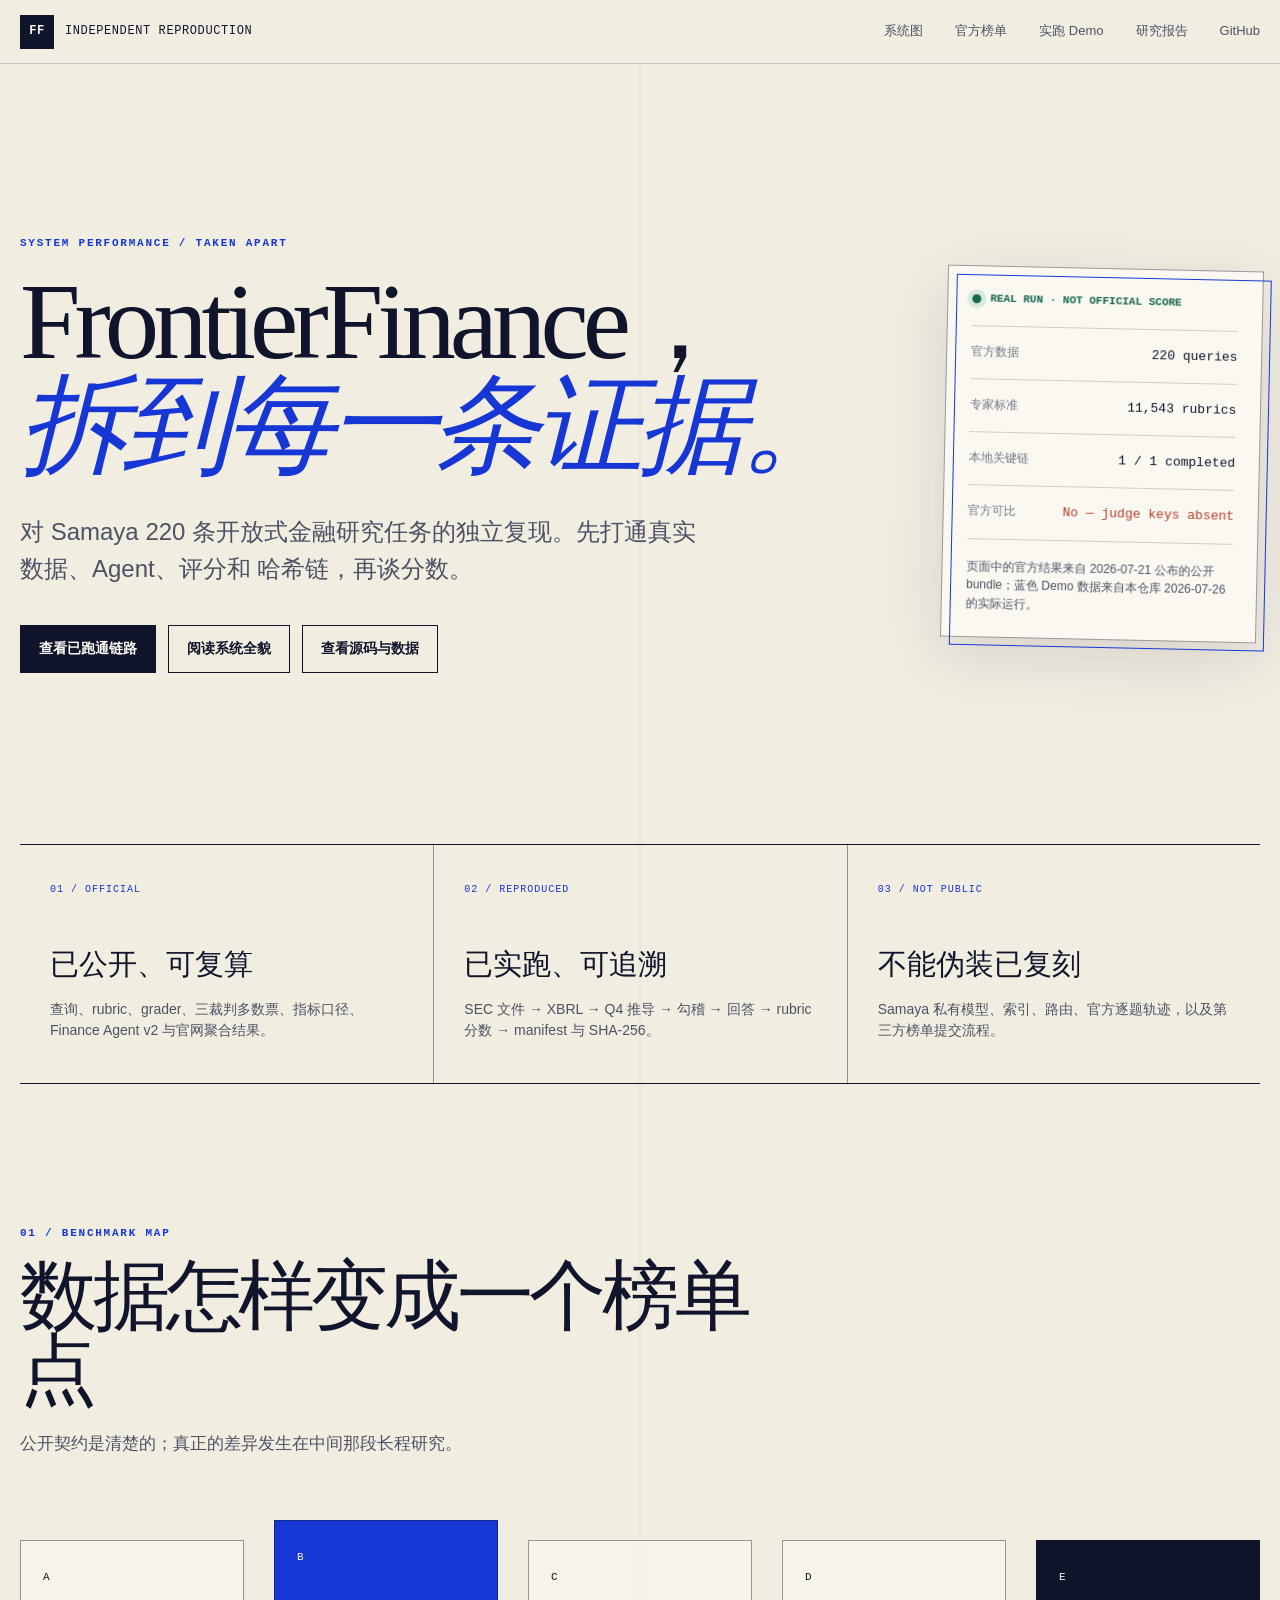
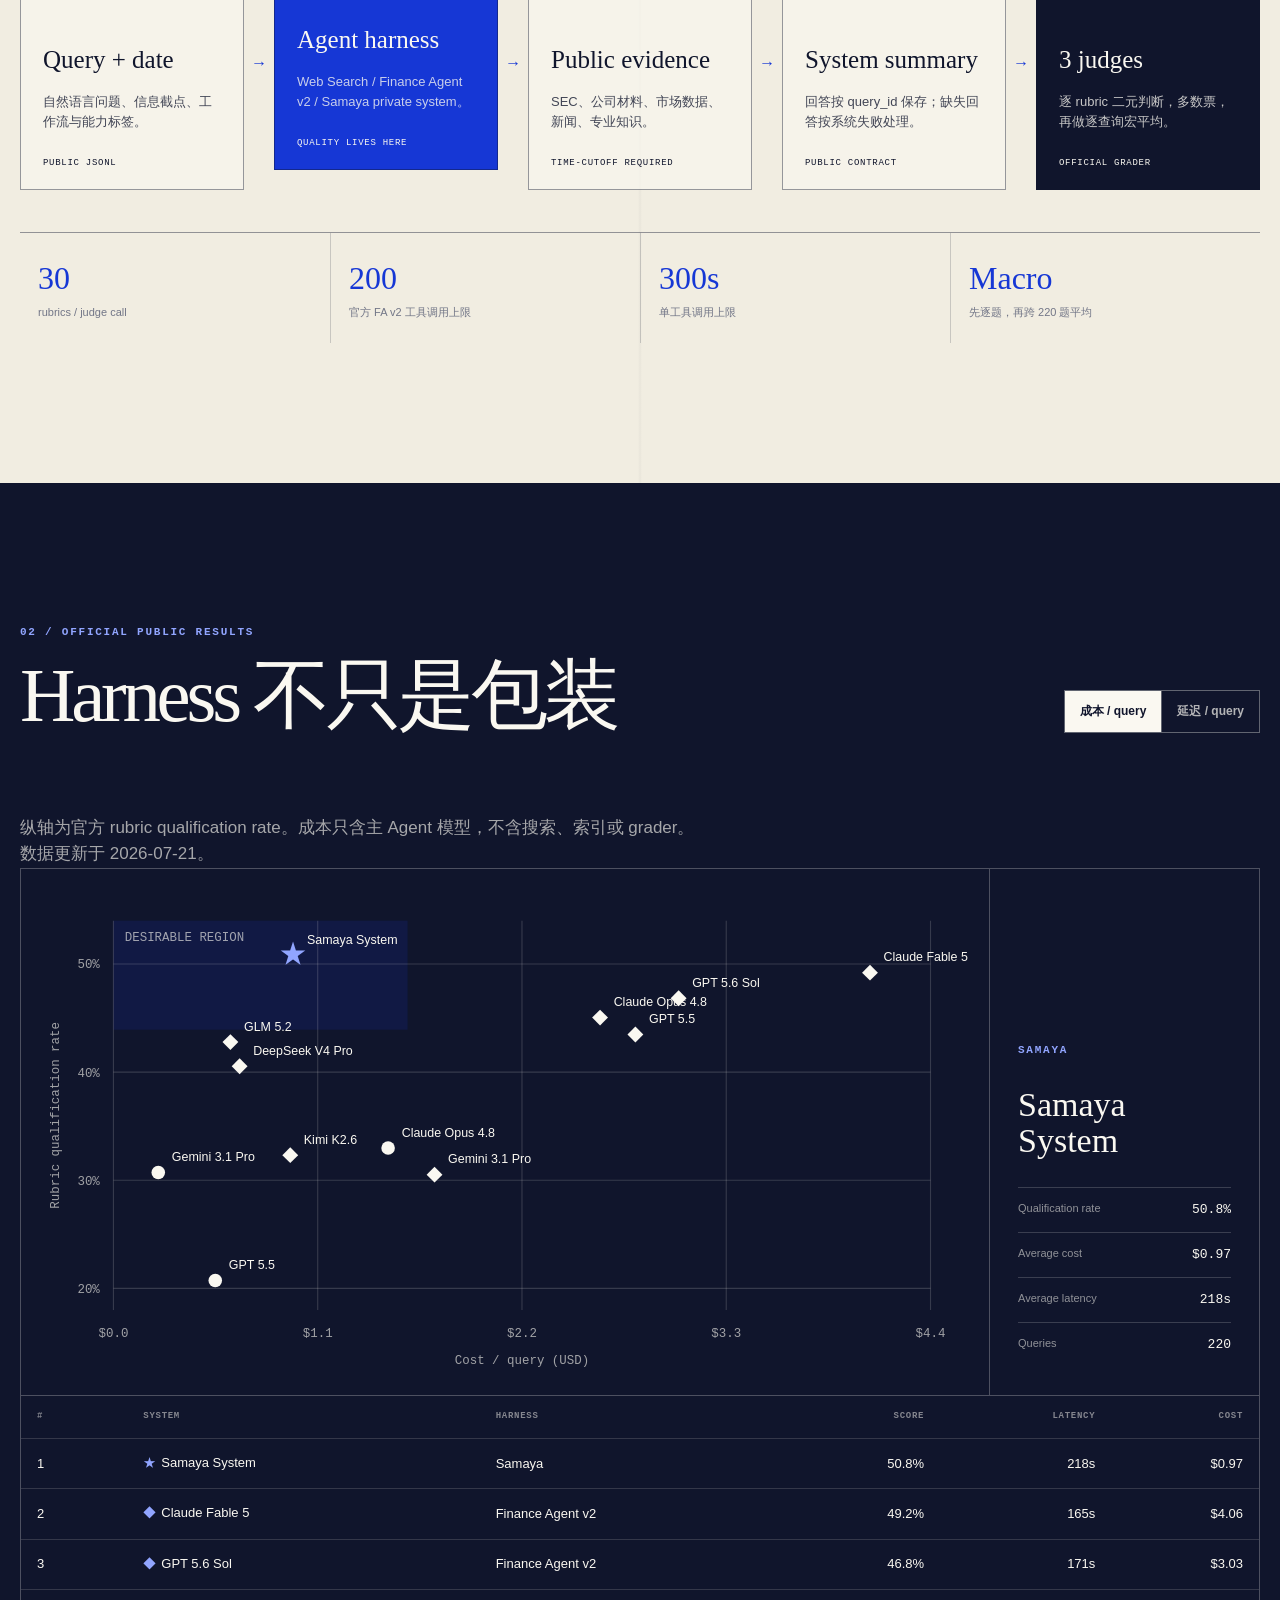
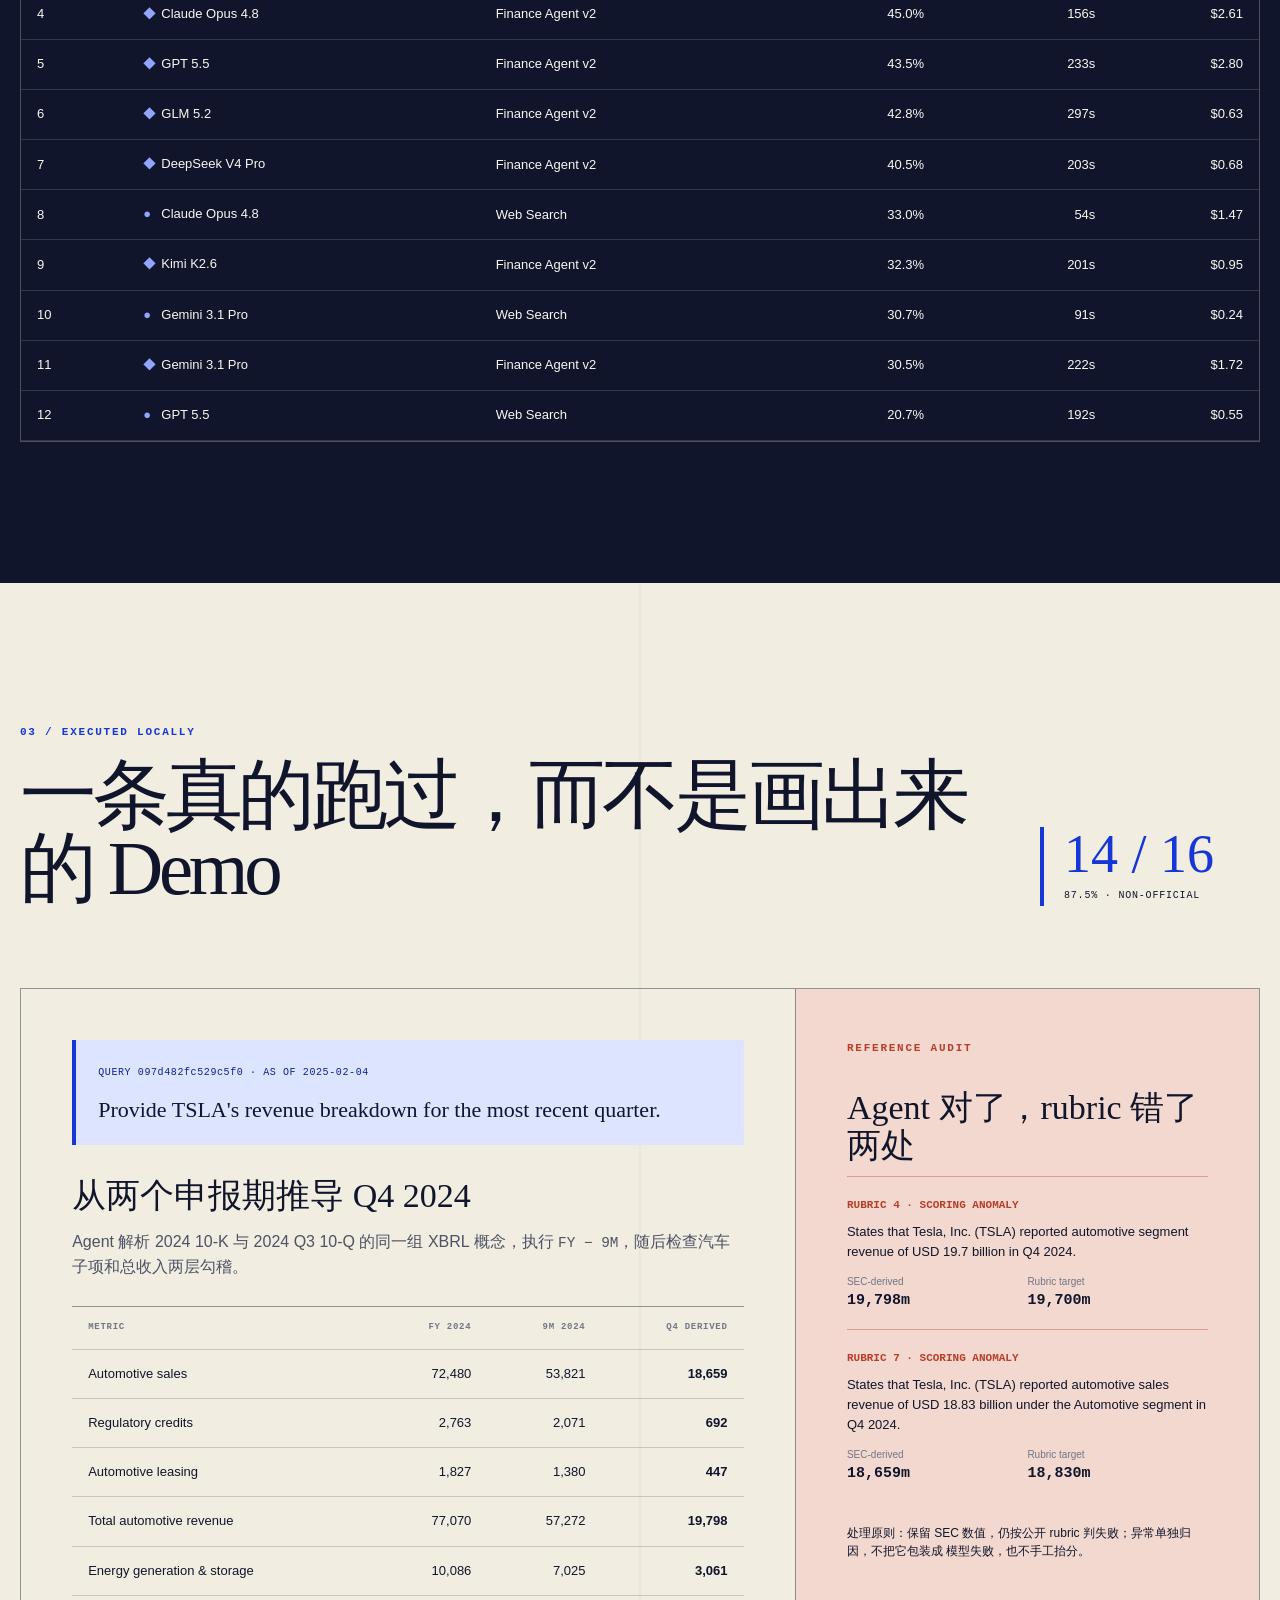
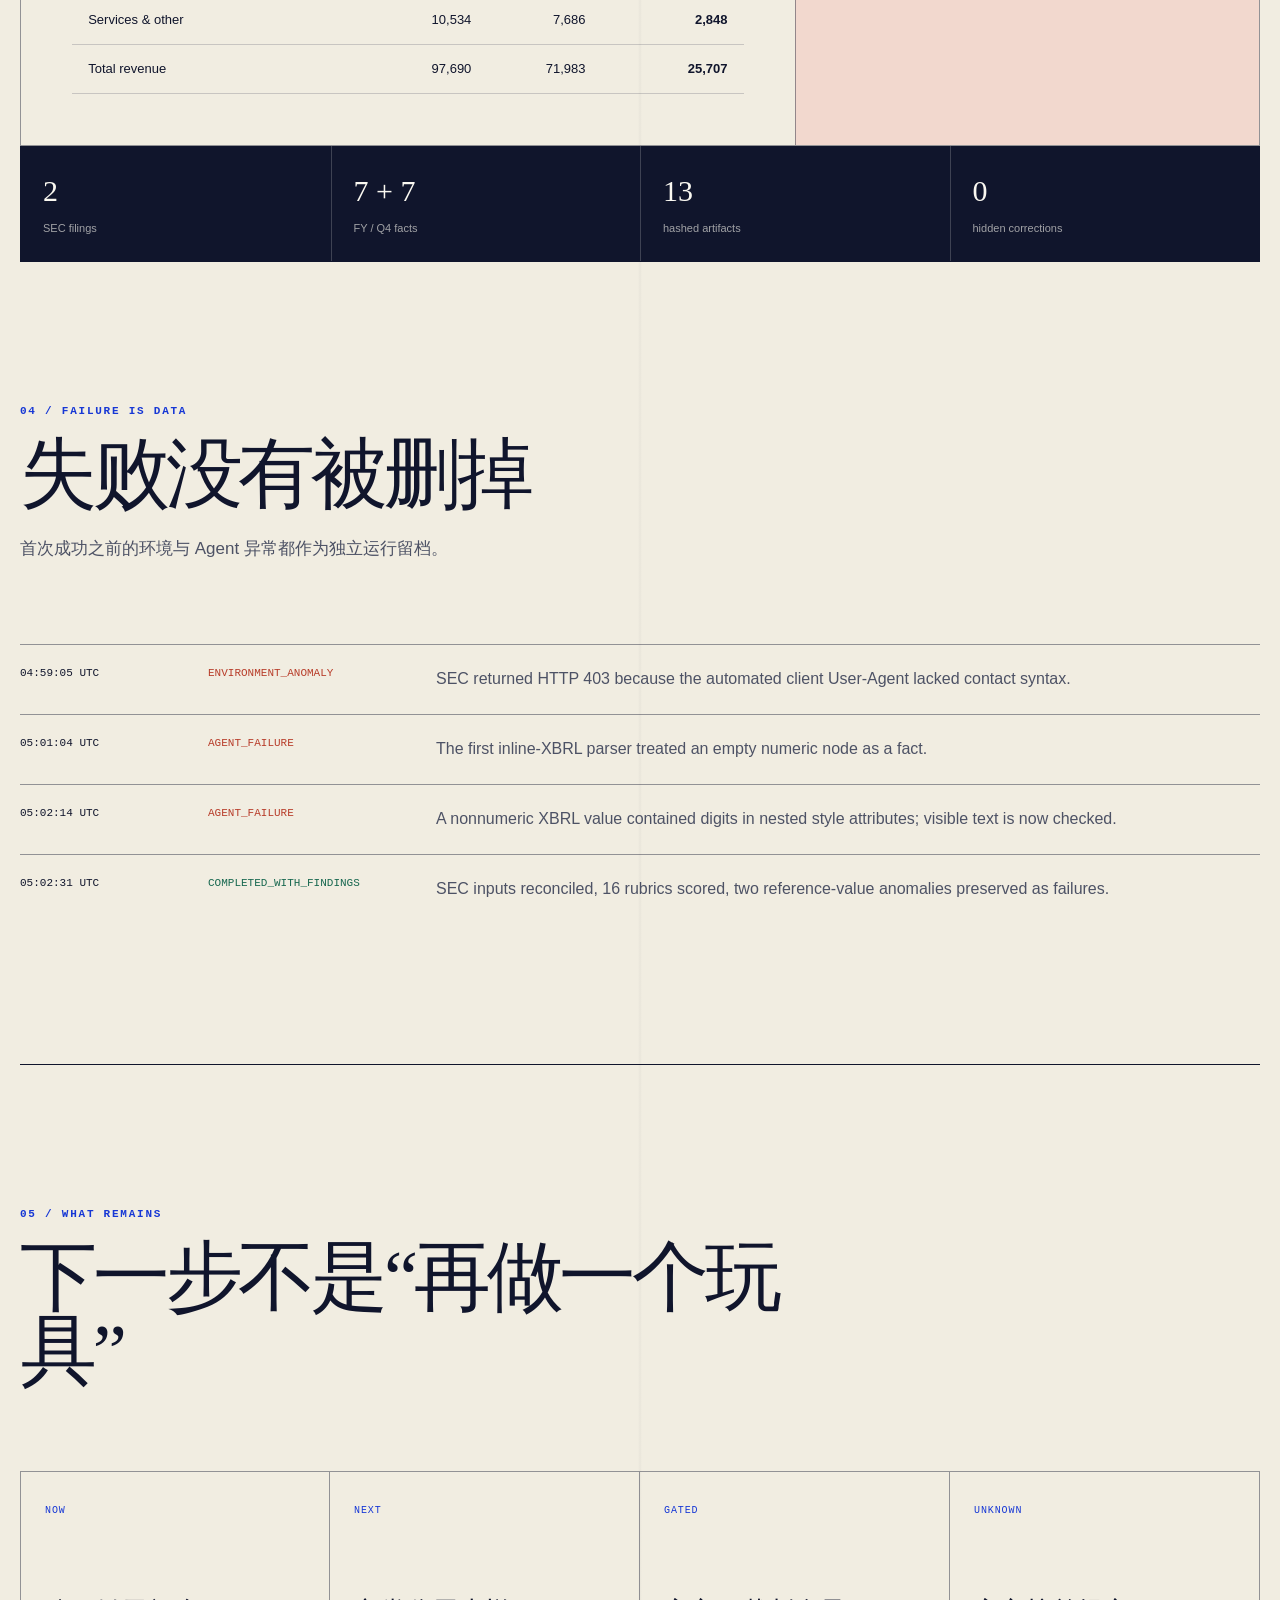
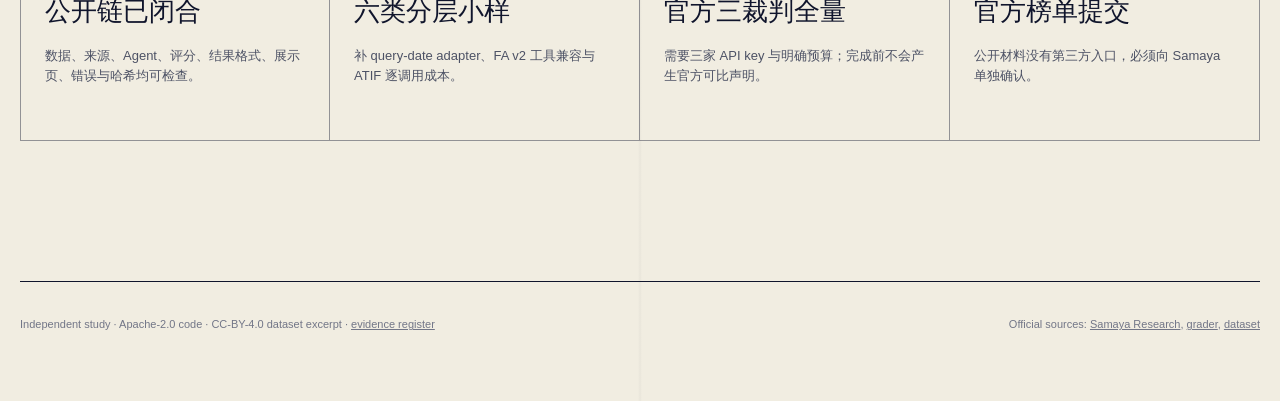
==== docs/index.html @ f9adc7d7 "Publish auditable FrontierFinance reproduction" ====
<!doctype html>
<html lang="zh-CN">
  <head>
    <meta charset="utf-8" />
    <meta name="viewport" content="width=device-width, initial-scale=1" />
    <meta
      name="description"
      content="Samaya FrontierFinance benchmark 的独立、可运行、可审计复现研究。"
    />
    <title>FrontierFinance · 可审计复现</title>
    <link rel="stylesheet" href="styles.css" />
    <script src="app.js" defer></script>
  </head>
  <body>
    <a class="skip-link" href="#main">跳到正文</a>
    <header class="site-header">
      <a class="wordmark" href="#top" aria-label="回到页面顶部">
        <span class="wordmark-mark" aria-hidden="true">FF</span>
        <span>Independent Reproduction</span>
      </a>
      <nav aria-label="主导航">
        <a href="#map">系统图</a>
        <a href="#leaderboard">官方榜单</a>
        <a href="#demo">实跑 Demo</a>
        <a href="report.html">研究报告</a>
        <a href="https://github.com/Monking-peng/frontier-finance-reproduction">GitHub</a>
      </nav>
    </header>

    <main id="main">
      <section class="hero section-grid" id="top" aria-labelledby="hero-title">
        <div class="hero-copy">
          <p class="kicker">SYSTEM PERFORMANCE / TAKEN APART</p>
          <h1 id="hero-title">
            FrontierFinance，<br />
            <em>拆到每一条证据。</em>
          </h1>
          <p class="hero-lede">
            对 Samaya 220 条开放式金融研究任务的独立复现。先打通真实数据、Agent、评分和
            哈希链，再谈分数。
          </p>
          <div class="hero-actions">
            <a class="button button-primary" href="#demo">查看已跑通链路</a>
            <a class="button button-secondary" href="report.html">阅读系统全貌</a>
            <a class="button button-secondary" href="https://github.com/Monking-peng/frontier-finance-reproduction">查看源码与数据</a>
          </div>
        </div>

        <aside class="status-ledger" aria-label="当前项目状态">
          <div class="ledger-stamp">
            <span class="stamp-dot" aria-hidden="true"></span>
            REAL RUN · NOT OFFICIAL SCORE
          </div>
          <dl>
            <div><dt>官方数据</dt><dd>220 queries</dd></div>
            <div><dt>专家标准</dt><dd>11,543 rubrics</dd></div>
            <div><dt>本地关键链</dt><dd>1 / 1 completed</dd></div>
            <div><dt>官方可比</dt><dd class="text-alert">No — judge keys absent</dd></div>
          </dl>
          <p>
            页面中的官方结果来自 2026-07-21 公布的公开 bundle；蓝色 Demo 数据来自本仓库
            2026-07-26 的实际运行。
          </p>
        </aside>
      </section>

      <section class="truth-band" aria-label="证据边界">
        <article>
          <span class="truth-index">01 / OFFICIAL</span>
          <h2>已公开、可复算</h2>
          <p>查询、rubric、grader、三裁判多数票、指标口径、Finance Agent v2 与官网聚合结果。</p>
        </article>
        <article>
          <span class="truth-index">02 / REPRODUCED</span>
          <h2>已实跑、可追溯</h2>
          <p>SEC 文件 → XBRL → Q4 推导 → 勾稽 → 回答 → rubric 分数 → manifest 与 SHA-256。</p>
        </article>
        <article>
          <span class="truth-index">03 / NOT PUBLIC</span>
          <h2>不能伪装已复刻</h2>
          <p>Samaya 私有模型、索引、路由、官方逐题轨迹，以及第三方榜单提交流程。</p>
        </article>
      </section>

      <section class="section" id="map" aria-labelledby="map-title">
        <div class="section-heading">
          <p class="kicker">01 / BENCHMARK MAP</p>
          <h2 id="map-title">数据怎样变成一个榜单点</h2>
          <p>公开契约是清楚的；真正的差异发生在中间那段长程研究。</p>
        </div>

        <div class="pipeline" role="list" aria-label="FrontierFinance 处理链">
          <article role="listitem">
            <span class="node-number">A</span>
            <h3>Query + date</h3>
            <p>自然语言问题、信息截点、工作流与能力标签。</p>
            <small>PUBLIC JSONL</small>
          </article>
          <span class="pipeline-arrow" aria-hidden="true">→</span>
          <article role="listitem" class="node-agent">
            <span class="node-number">B</span>
            <h3>Agent harness</h3>
            <p>Web Search / Finance Agent v2 / Samaya private system。</p>
            <small>QUALITY LIVES HERE</small>
          </article>
          <span class="pipeline-arrow" aria-hidden="true">→</span>
          <article role="listitem">
            <span class="node-number">C</span>
            <h3>Public evidence</h3>
            <p>SEC、公司材料、市场数据、新闻、专业知识。</p>
            <small>TIME-CUTOFF REQUIRED</small>
          </article>
          <span class="pipeline-arrow" aria-hidden="true">→</span>
          <article role="listitem">
            <span class="node-number">D</span>
            <h3>System summary</h3>
            <p>回答按 query_id 保存；缺失回答按系统失败处理。</p>
            <small>PUBLIC CONTRACT</small>
          </article>
          <span class="pipeline-arrow" aria-hidden="true">→</span>
          <article role="listitem" class="node-score">
            <span class="node-number">E</span>
            <h3>3 judges</h3>
            <p>逐 rubric 二元判断，多数票，再做逐查询宏平均。</p>
            <small>OFFICIAL GRADER</small>
          </article>
        </div>

        <div class="method-notes">
          <div>
            <strong>30</strong>
            <span>rubrics / judge call</span>
          </div>
          <div>
            <strong>200</strong>
            <span>官方 FA v2 工具调用上限</span>
          </div>
          <div>
            <strong>300s</strong>
            <span>单工具调用上限</span>
          </div>
          <div>
            <strong>Macro</strong>
            <span>先逐题，再跨 220 题平均</span>
          </div>
        </div>
      </section>

      <section class="section leaderboard-section" id="leaderboard" aria-labelledby="board-title">
        <div class="section-heading split-heading">
          <div>
            <p class="kicker">02 / OFFICIAL PUBLIC RESULTS</p>
            <h2 id="board-title">Harness 不只是包装</h2>
          </div>
          <div class="axis-toggle" aria-label="切换横轴">
            <button type="button" data-axis="cost" aria-pressed="true">成本 / query</button>
            <button type="button" data-axis="latency" aria-pressed="false">延迟 / query</button>
          </div>
        </div>

        <p class="data-caption">
          纵轴为官方 rubric qualification rate。成本只含主 Agent 模型，不含搜索、索引或
          grader。数据更新于 2026-07-21。
        </p>

        <div class="chart-shell">
          <div id="tradeoff-chart" class="chart" aria-live="polite"></div>
          <aside id="chart-detail" class="chart-detail" aria-label="所选系统详情">
            <p class="loading-copy">正在读取官方 bundle…</p>
          </aside>
        </div>
        <div id="leaderboard-table" class="table-wrap" aria-live="polite"></div>
      </section>

      <section class="section demo-section" id="demo" aria-labelledby="demo-title">
        <div class="section-heading split-heading">
          <div>
            <p class="kicker">03 / EXECUTED LOCALLY</p>
            <h2 id="demo-title">一条真的跑过，而不是画出来的 Demo</h2>
          </div>
          <div class="demo-score" aria-label="本地透明审计分数">
            <span>14 / 16</span>
            <small>87.5% · NON-OFFICIAL</small>
          </div>
        </div>

        <div class="demo-grid">
          <article class="demo-answer">
            <div class="query-card">
              <span>QUERY 097d482fc529c5f0 · AS OF 2025-02-04</span>
              <p>Provide TSLA's revenue breakdown for the most recent quarter.</p>
            </div>
            <h3>从两个申报期推导 Q4 2024</h3>
            <p>
              Agent 解析 2024 10-K 与 2024 Q3 10-Q 的同一组 XBRL 概念，执行
              <code>FY − 9M</code>，随后检查汽车子项和总收入两层勾稽。
            </p>
            <div id="demo-facts" class="table-wrap compact-table" aria-live="polite"></div>
          </article>

          <aside class="anomaly-panel">
            <p class="panel-label">REFERENCE AUDIT</p>
            <h3>Agent 对了，rubric 错了两处</h3>
            <div id="anomaly-list" aria-live="polite"></div>
            <p class="anomaly-rule">
              处理原则：保留 SEC 数值，仍按公开 rubric 判失败；异常单独归因，不把它包装成
              模型失败，也不手工抬分。
            </p>
          </aside>
        </div>

        <div class="provenance-strip" role="list" aria-label="Demo 证据链">
          <div role="listitem"><b>2</b><span>SEC filings</span></div>
          <div role="listitem"><b>7 + 7</b><span>FY / Q4 facts</span></div>
          <div role="listitem"><b>13</b><span>hashed artifacts</span></div>
          <div role="listitem"><b>0</b><span>hidden corrections</span></div>
        </div>
      </section>

      <section class="section failure-section" aria-labelledby="failure-title">
        <div class="section-heading">
          <p class="kicker">04 / FAILURE IS DATA</p>
          <h2 id="failure-title">失败没有被删掉</h2>
          <p>首次成功之前的环境与 Agent 异常都作为独立运行留档。</p>
        </div>
        <ol id="failure-timeline" class="failure-timeline" aria-live="polite"></ol>
      </section>

      <section class="section gaps-section" aria-labelledby="gaps-title">
        <div class="section-heading">
          <p class="kicker">05 / WHAT REMAINS</p>
          <h2 id="gaps-title">下一步不是“再做一个玩具”</h2>
        </div>
        <div class="gaps-grid">
          <article>
            <span>NOW</span>
            <h3>公开链已闭合</h3>
            <p>数据、来源、Agent、评分、结果格式、展示页、错误与哈希均可检查。</p>
          </article>
          <article>
            <span>NEXT</span>
            <h3>六类分层小样</h3>
            <p>补 query-date adapter、FA v2 工具兼容与 ATIF 逐调用成本。</p>
          </article>
          <article>
            <span>GATED</span>
            <h3>官方三裁判全量</h3>
            <p>需要三家 API key 与明确预算；完成前不会产生官方可比声明。</p>
          </article>
          <article>
            <span>UNKNOWN</span>
            <h3>官方榜单提交</h3>
            <p>公开材料没有第三方入口，必须向 Samaya 单独确认。</p>
          </article>
        </div>
      </section>
    </main>

    <footer class="site-footer">
      <p>
        Independent study · Apache-2.0 code · CC-BY-4.0 dataset excerpt ·
        <a href="research/evidence-register.md">evidence register</a>
      </p>
      <p>
        Official sources:
        <a href="https://research.samaya.ai/benchmarks/frontier-finance">Samaya Research</a>,
        <a href="https://github.com/samaya-ai/frontier-finance">grader</a>,
        <a href="https://huggingface.co/datasets/samaya-ai/FrontierFinance">dataset</a>
      </p>
    </footer>

    <div id="data-error" class="data-error" role="alert" hidden>
      页面数据未能加载。请通过 HTTP 服务或 GitHub Pages 打开，并检查 <code>docs/data</code>。
    </div>
  </body>
</html>
---- docs/styles.css ----
:root {
  --paper: #f1ede1;
  --paper-bright: #faf8f1;
  --ink: #10152c;
  --ink-soft: #4d5265;
  --ink-faint: #727687;
  --blue: #1637d5;
  --blue-dark: #0d238e;
  --blue-wash: #dce4ff;
  --red: #b83d2a;
  --red-wash: #f2d8ce;
  --green: #17674f;
  --green-wash: #d9e9df;
  --rule: rgba(16, 21, 44, 0.18);
  --rule-strong: rgba(16, 21, 44, 0.42);
  --shadow: 0 18px 60px rgba(16, 21, 44, 0.12);
  --display: "Iowan Old Style", "Palatino Linotype", Palatino, Georgia, serif;
  --body: Aptos, Candara, "Segoe UI", sans-serif;
  --mono: "Cascadia Mono", "IBM Plex Mono", Consolas, monospace;
  --page: min(1240px, calc(100vw - 40px));
  --space-section: clamp(84px, 11vw, 152px);
}

* {
  box-sizing: border-box;
}

.sr-only {
  position: absolute;
  width: 1px;
  height: 1px;
  overflow: hidden;
  clip: rect(0, 0, 0, 0);
  clip-path: inset(50%);
  white-space: nowrap;
}

html {
  color-scheme: light;
  scroll-behavior: smooth;
}

body {
  margin: 0;
  overflow-x: hidden;
  background:
    linear-gradient(90deg, transparent 49.85%, rgba(16, 21, 44, 0.035) 50%, transparent 50.15%),
    var(--paper);
  color: var(--ink);
  font-family: var(--body);
  line-height: 1.55;
}

a {
  color: inherit;
}

button,
a {
  -webkit-tap-highlight-color: transparent;
}

:focus-visible {
  outline: 3px solid var(--blue);
  outline-offset: 4px;
}

.skip-link {
  position: fixed;
  left: 20px;
  top: -80px;
  z-index: 100;
  padding: 12px 18px;
  background: var(--ink);
  color: var(--paper-bright);
}

.skip-link:focus {
  top: 20px;
}

.site-header {
  position: sticky;
  top: 0;
  z-index: 20;
  display: flex;
  width: 100%;
  min-height: 64px;
  align-items: center;
  justify-content: space-between;
  border-bottom: 1px solid var(--rule);
  background: color-mix(in srgb, var(--paper) 90%, transparent);
  padding: 10px max(20px, calc((100vw - 1240px) / 2));
  backdrop-filter: blur(18px);
}

.wordmark {
  display: inline-flex;
  align-items: center;
  gap: 11px;
  font-family: var(--mono);
  font-size: 12px;
  letter-spacing: 0.05em;
  text-decoration: none;
  text-transform: uppercase;
}

.wordmark-mark {
  display: grid;
  width: 34px;
  height: 34px;
  place-items: center;
  background: var(--ink);
  color: var(--paper-bright);
  font-weight: 700;
}

.site-header nav {
  display: flex;
  gap: clamp(14px, 2.5vw, 34px);
}

.site-header nav a {
  color: var(--ink-soft);
  font-size: 13px;
  text-decoration: none;
}

.site-header nav a:hover {
  color: var(--blue);
}

.section-grid,
.section,
.truth-band,
.site-footer {
  width: var(--page);
  margin-inline: auto;
}

.hero {
  display: grid;
  min-height: min(780px, calc(100vh - 64px));
  grid-template-columns: minmax(0, 1.45fr) minmax(300px, 0.55fr);
  align-items: center;
  gap: clamp(36px, 7vw, 96px);
  padding-block: clamp(72px, 10vw, 132px);
}

.kicker,
.panel-label {
  margin: 0 0 18px;
  color: var(--blue);
  font-family: var(--mono);
  font-size: 11px;
  font-weight: 700;
  letter-spacing: 0.16em;
  text-transform: uppercase;
}

.hero h1,
.section-heading h2 {
  margin: 0;
  font-family: var(--display);
  font-weight: 500;
  letter-spacing: -0.055em;
  line-height: 0.96;
}

.hero h1 {
  max-width: 880px;
  font-size: clamp(58px, 8.5vw, 118px);
  overflow-wrap: anywhere;
}

.hero h1 em {
  color: var(--blue);
  font-weight: 500;
}

.hero-lede {
  max-width: 690px;
  margin: 34px 0 0;
  color: var(--ink-soft);
  font-size: clamp(18px, 2vw, 24px);
}

.hero-actions {
  display: flex;
  flex-wrap: wrap;
  gap: 12px;
  margin-top: 38px;
}

.button {
  display: inline-flex;
  min-height: 48px;
  align-items: center;
  justify-content: center;
  border: 1px solid var(--ink);
  padding: 10px 18px;
  font-size: 14px;
  font-weight: 650;
  text-decoration: none;
}

.button-primary {
  background: var(--ink);
  color: var(--paper-bright);
}

.button-primary:hover {
  background: var(--blue);
  border-color: var(--blue);
}

.button-secondary:hover {
  background: var(--paper-bright);
}

.status-ledger {
  position: relative;
  border: 1px solid var(--rule-strong);
  background: var(--paper-bright);
  box-shadow: var(--shadow);
  padding: 24px;
  transform: rotate(1.25deg);
}

.status-ledger::before {
  position: absolute;
  inset: 8px -9px -9px 8px;
  z-index: -1;
  border: 1px solid var(--blue);
  content: "";
}

.ledger-stamp {
  display: flex;
  align-items: center;
  gap: 9px;
  border-bottom: 1px solid var(--rule);
  padding-bottom: 18px;
  color: var(--green);
  font-family: var(--mono);
  font-size: 11px;
  font-weight: 700;
}

.stamp-dot {
  width: 9px;
  height: 9px;
  border-radius: 50%;
  background: var(--green);
  box-shadow: 0 0 0 5px var(--green-wash);
}

.status-ledger dl {
  margin: 0;
}

.status-ledger dl div {
  display: grid;
  grid-template-columns: 1fr auto;
  gap: 18px;
  border-bottom: 1px solid var(--rule);
  padding-block: 16px;
}

.status-ledger dt {
  color: var(--ink-faint);
  font-size: 12px;
}

.status-ledger dd {
  margin: 0;
  font-family: var(--mono);
  font-size: 13px;
}

.status-ledger > p {
  margin: 18px 0 0;
  color: var(--ink-soft);
  font-size: 12px;
}

.text-alert {
  color: var(--red);
}

.truth-band {
  display: grid;
  grid-template-columns: repeat(3, 1fr);
  border-block: 1px solid var(--ink);
}

.truth-band article {
  min-height: 238px;
  padding: 30px;
}

.truth-band article + article {
  border-left: 1px solid var(--rule-strong);
}

.truth-index {
  color: var(--blue);
  font-family: var(--mono);
  font-size: 10px;
  letter-spacing: 0.1em;
}

.truth-band h2 {
  margin: 42px 0 12px;
  font-family: var(--display);
  font-size: 29px;
  font-weight: 500;
}

.truth-band p {
  margin: 0;
  color: var(--ink-soft);
  font-size: 14px;
}

.section {
  padding-block: var(--space-section);
}

.section-heading {
  max-width: 800px;
  margin-bottom: clamp(48px, 7vw, 82px);
}

.section-heading h2 {
  font-size: clamp(44px, 6vw, 78px);
}

.section-heading > p:last-child,
.data-caption {
  max-width: 680px;
  margin: 24px 0 0;
  color: var(--ink-soft);
  font-size: 17px;
}

.split-heading {
  display: flex;
  max-width: none;
  align-items: end;
  justify-content: space-between;
  gap: 30px;
}

.pipeline {
  display: grid;
  grid-template-columns: 1fr auto 1fr auto 1fr auto 1fr auto 1fr;
  align-items: stretch;
}

.pipeline article {
  position: relative;
  min-height: 250px;
  border: 1px solid var(--rule-strong);
  background: color-mix(in srgb, var(--paper-bright) 58%, transparent);
  padding: 22px;
}

.pipeline .node-agent {
  background: var(--blue);
  color: var(--paper-bright);
  transform: translateY(-20px);
}

.pipeline .node-score {
  border-color: var(--ink);
  background: var(--ink);
  color: var(--paper-bright);
}

.node-number {
  font-family: var(--mono);
  font-size: 11px;
}

.pipeline h3 {
  margin: 54px 0 12px;
  font-family: var(--display);
  font-size: 25px;
  font-weight: 500;
}

.pipeline p {
  margin: 0;
  color: currentColor;
  font-size: 13px;
  opacity: 0.78;
}

.pipeline small {
  position: absolute;
  bottom: 18px;
  left: 22px;
  font-family: var(--mono);
  font-size: 9px;
  letter-spacing: 0.08em;
}

.pipeline-arrow {
  display: grid;
  min-width: 30px;
  place-items: center;
  color: var(--blue);
  font-family: var(--mono);
}

.method-notes {
  display: grid;
  grid-template-columns: repeat(4, 1fr);
  margin-top: 42px;
  border-top: 1px solid var(--rule-strong);
}

.method-notes div {
  display: flex;
  min-height: 110px;
  flex-direction: column;
  justify-content: center;
  padding: 18px;
}

.method-notes div + div {
  border-left: 1px solid var(--rule);
}

.method-notes strong {
  color: var(--blue);
  font-family: var(--display);
  font-size: 32px;
  font-weight: 500;
}

.method-notes span {
  color: var(--ink-faint);
  font-size: 11px;
}

.leaderboard-section {
  width: 100%;
  max-width: none;
  background: var(--ink);
  color: var(--paper-bright);
  padding-inline: max(20px, calc((100vw - 1240px) / 2));
}

.leaderboard-section .kicker,
.leaderboard-section .chart-detail .detail-label {
  color: #91a5ff;
}

.leaderboard-section .data-caption {
  color: rgba(250, 248, 241, 0.64);
}

.axis-toggle {
  display: inline-flex;
  border: 1px solid rgba(250, 248, 241, 0.35);
}

.axis-toggle button {
  border: 0;
  background: transparent;
  color: rgba(250, 248, 241, 0.7);
  cursor: pointer;
  font: 600 12px var(--body);
  padding: 12px 15px;
}

.axis-toggle button + button {
  border-left: 1px solid rgba(250, 248, 241, 0.35);
}

.axis-toggle button[aria-pressed="true"] {
  background: var(--paper-bright);
  color: var(--ink);
}

.chart-shell {
  display: grid;
  grid-template-columns: minmax(0, 1fr) 270px;
  border: 1px solid rgba(250, 248, 241, 0.26);
}

.chart {
  min-height: 470px;
  padding: 20px;
}

.chart svg {
  display: block;
  width: 100%;
  height: auto;
  overflow: visible;
}

.chart .grid-line {
  stroke: rgba(250, 248, 241, 0.16);
  stroke-width: 1;
}

.chart .axis-label,
.chart .tick-label {
  fill: rgba(250, 248, 241, 0.62);
  font-family: var(--mono);
  font-size: 11px;
}

.chart .point-label {
  fill: var(--paper-bright);
  font-family: var(--body);
  font-size: 11px;
}

.chart .point-group {
  cursor: pointer;
  transition: opacity 160ms ease;
}

.chart .point-group:hover .point-label,
.chart .point-group:focus .point-label {
  fill: #aebcff;
}

.chart-detail {
  display: flex;
  min-height: 470px;
  flex-direction: column;
  justify-content: end;
  border-left: 1px solid rgba(250, 248, 241, 0.26);
  padding: 28px;
}

.chart-detail h3 {
  margin: 10px 0 28px;
  font-family: var(--display);
  font-size: 34px;
  font-weight: 500;
  line-height: 1.05;
}

.chart-detail dl {
  margin: 0;
}

.chart-detail dl div {
  display: flex;
  justify-content: space-between;
  border-top: 1px solid rgba(250, 248, 241, 0.18);
  padding-block: 12px;
}

.chart-detail dt {
  color: rgba(250, 248, 241, 0.55);
  font-size: 11px;
}

.chart-detail dd {
  margin: 0;
  font-family: var(--mono);
  font-size: 13px;
}

.table-wrap {
  overflow-x: auto;
}

.leaderboard-section .table-wrap {
  border: 1px solid rgba(250, 248, 241, 0.26);
  border-top: 0;
}

table {
  width: 100%;
  border-collapse: collapse;
  font-variant-numeric: tabular-nums;
}

th,
td {
  border-bottom: 1px solid var(--rule);
  padding: 14px 16px;
  text-align: left;
}

th {
  color: var(--ink-faint);
  font-family: var(--mono);
  font-size: 9px;
  letter-spacing: 0.08em;
  text-transform: uppercase;
}

td {
  font-size: 13px;
}

td[data-number],
th[data-number] {
  text-align: right;
}

.leaderboard-section th,
.leaderboard-section td {
  border-color: rgba(250, 248, 241, 0.15);
}

.leaderboard-section th {
  color: rgba(250, 248, 241, 0.5);
}

.leaderboard-section tbody tr:hover {
  background: rgba(250, 248, 241, 0.06);
}

.system-symbol {
  display: inline-block;
  width: 18px;
  color: #91a5ff;
  font-family: var(--mono);
}

.demo-section {
  padding-bottom: 0;
}

.demo-score {
  min-width: 220px;
  border-left: 4px solid var(--blue);
  padding-left: 20px;
}

.demo-score span {
  display: block;
  color: var(--blue);
  font-family: var(--display);
  font-size: 54px;
  line-height: 1;
}

.demo-score small {
  font: 10px var(--mono);
  letter-spacing: 0.08em;
}

.demo-grid {
  display: grid;
  grid-template-columns: minmax(0, 1.25fr) minmax(330px, 0.75fr);
  border: 1px solid var(--rule-strong);
}

.demo-answer,
.anomaly-panel {
  padding: clamp(24px, 4vw, 52px);
}

.demo-answer h3,
.anomaly-panel h3 {
  margin: 32px 0 12px;
  font-family: var(--display);
  font-size: 34px;
  font-weight: 500;
  line-height: 1.1;
}

.demo-answer > p {
  color: var(--ink-soft);
}

.query-card {
  border-left: 4px solid var(--blue);
  background: var(--blue-wash);
  padding: 18px 22px;
}

.query-card span {
  color: var(--blue-dark);
  font: 10px var(--mono);
  letter-spacing: 0.06em;
}

.query-card p {
  margin: 10px 0 0;
  font-family: var(--display);
  font-size: 22px;
}

code {
  font-family: var(--mono);
  font-size: 0.9em;
}

.compact-table {
  margin-top: 26px;
  border-top: 1px solid var(--rule-strong);
}

.anomaly-panel {
  background: var(--red-wash);
  border-left: 1px solid var(--rule-strong);
}

.anomaly-panel .panel-label {
  color: var(--red);
}

.anomaly-item {
  border-top: 1px solid color-mix(in srgb, var(--red) 38%, transparent);
  padding: 20px 0;
}

.anomaly-item strong {
  display: block;
  color: var(--red);
  font-family: var(--mono);
  font-size: 11px;
}

.anomaly-item p {
  margin: 8px 0 0;
  font-size: 13px;
}

.anomaly-item dl {
  display: grid;
  grid-template-columns: 1fr 1fr;
  margin: 12px 0 0;
}

.anomaly-item dt {
  color: var(--ink-faint);
  font-size: 10px;
}

.anomaly-item dd {
  margin: 2px 0 0;
  font: 700 15px var(--mono);
}

.anomaly-rule {
  margin: 22px 0 0;
  font-size: 12px;
}

.provenance-strip {
  display: grid;
  grid-template-columns: repeat(4, 1fr);
  border: 1px solid var(--ink);
  border-top: 0;
  background: var(--ink);
  color: var(--paper-bright);
}

.provenance-strip div {
  padding: 22px;
}

.provenance-strip div + div {
  border-left: 1px solid rgba(250, 248, 241, 0.2);
}

.provenance-strip b {
  display: block;
  font-family: var(--display);
  font-size: 30px;
  font-weight: 500;
}

.provenance-strip span {
  color: rgba(250, 248, 241, 0.62);
  font-size: 11px;
}

.failure-timeline {
  margin: 0;
  padding: 0;
  list-style: none;
}

.failure-timeline li {
  display: grid;
  grid-template-columns: 160px 200px minmax(0, 1fr);
  gap: 28px;
  border-top: 1px solid var(--rule-strong);
  padding: 22px 0;
}

.failure-timeline time,
.failure-timeline .failure-category {
  font: 11px var(--mono);
}

.failure-timeline .failure-category {
  color: var(--red);
  text-transform: uppercase;
}

.failure-timeline .passed {
  color: var(--green);
}

.failure-timeline p {
  margin: 0;
  color: var(--ink-soft);
}

.gaps-section {
  border-top: 1px solid var(--ink);
}

.gaps-grid {
  display: grid;
  grid-template-columns: repeat(4, 1fr);
}

.gaps-grid article {
  min-height: 270px;
  border: 1px solid var(--rule-strong);
  padding: 24px;
}

.gaps-grid article + article {
  border-left: 0;
}

.gaps-grid span {
  color: var(--blue);
  font: 10px var(--mono);
  letter-spacing: 0.09em;
}

.gaps-grid h3 {
  margin: 72px 0 12px;
  font-family: var(--display);
  font-size: 26px;
  font-weight: 500;
}

.gaps-grid p {
  color: var(--ink-soft);
  font-size: 13px;
}

.site-footer {
  display: flex;
  justify-content: space-between;
  gap: 32px;
  border-top: 1px solid var(--ink);
  padding-block: 34px 80px;
  color: var(--ink-faint);
  font-size: 11px;
}

.site-footer p {
  max-width: 520px;
  margin: 0;
}

.site-footer a:hover {
  color: var(--blue);
}

.data-error {
  position: fixed;
  right: 20px;
  bottom: 20px;
  z-index: 30;
  max-width: 480px;
  border: 2px solid var(--red);
  background: var(--paper-bright);
  box-shadow: var(--shadow);
  padding: 18px;
  color: var(--red);
  font-size: 13px;
}

.report-page {
  width: var(--page);
  margin-inline: auto;
  padding-block: clamp(72px, 10vw, 130px);
}

.report-hero {
  max-width: 980px;
}

.report-hero h1 {
  margin: 0;
  font-family: var(--display);
  font-size: clamp(54px, 8vw, 104px);
  font-weight: 500;
  letter-spacing: -0.055em;
  line-height: 0.95;
}

.report-hero > p:last-of-type {
  max-width: 760px;
  margin: 30px 0 0;
  color: var(--ink-soft);
  font-size: clamp(18px, 2vw, 23px);
}

.report-facts {
  display: grid;
  grid-template-columns: repeat(4, 1fr);
  margin: 64px 0 0;
  border-block: 1px solid var(--ink);
}

.report-facts div {
  padding: 22px;
}

.report-facts div + div {
  border-left: 1px solid var(--rule-strong);
}

.report-facts dt {
  color: var(--ink-faint);
  font: 10px var(--mono);
}

.report-facts dd {
  margin: 8px 0 0;
  font: 13px var(--mono);
}

.report-article {
  max-width: 900px;
  margin: 120px auto 0;
}

.report-article section {
  display: grid;
  grid-template-columns: 72px minmax(0, 1fr);
  column-gap: 30px;
  border-top: 1px solid var(--rule-strong);
  padding-block: 54px;
}

.report-number {
  grid-row: 1 / span 8;
  color: var(--blue);
  font: 12px var(--mono);
}

.report-article h2 {
  margin: 0 0 24px;
  font-family: var(--display);
  font-size: clamp(34px, 4.5vw, 54px);
  font-weight: 500;
  letter-spacing: -0.035em;
  line-height: 1;
}

.report-article p {
  grid-column: 2;
  margin: 0 0 18px;
  color: var(--ink-soft);
  font-size: 17px;
  line-height: 1.8;
}

.report-callout {
  margin: 20px 0 70px 102px;
  border-left: 5px solid var(--blue);
  background: var(--blue-wash);
  padding: 28px 32px;
}

.report-callout strong {
  color: var(--blue-dark);
  font: 11px var(--mono);
  letter-spacing: 0.08em;
}

.report-callout p {
  margin: 12px 0 0;
  font-family: var(--display);
  font-size: 24px;
  line-height: 1.35;
}

.report-links {
  display: grid;
  grid-template-columns: repeat(4, 1fr);
  margin-top: 80px;
  border: 1px solid var(--ink);
}

.report-links a {
  padding: 22px;
  font-size: 13px;
  text-decoration: none;
}

.report-links a + a {
  border-left: 1px solid var(--rule-strong);
}

.report-links a:hover {
  background: var(--ink);
  color: var(--paper-bright);
}

.loading-copy {
  color: rgba(250, 248, 241, 0.55);
}

@media (max-width: 1040px) {
  .hero {
    grid-template-columns: 1fr;
  }

  .status-ledger {
    max-width: 620px;
    transform: none;
  }

  .pipeline {
    grid-template-columns: 1fr;
    gap: 0;
  }

  .pipeline article {
    min-height: 190px;
  }

  .pipeline .node-agent {
    transform: none;
  }

  .pipeline-arrow {
    min-height: 38px;
    transform: rotate(90deg);
  }

  .chart-shell,
  .demo-grid {
    grid-template-columns: 1fr;
  }

  .chart-detail,
  .anomaly-panel {
    min-height: auto;
    border-top: 1px solid currentColor;
    border-left: 0;
  }

  .gaps-grid {
    grid-template-columns: 1fr 1fr;
  }

  .gaps-grid article:nth-child(3) {
    border-left: 1px solid var(--rule-strong);
  }

  .gaps-grid article:nth-child(n + 3) {
    border-top: 0;
  }
}

@media (max-width: 720px) {
  :root {
    --page: calc(100vw - 28px);
  }

  .site-header {
    align-items: flex-start;
    padding-inline: 14px;
  }

  .wordmark span:last-child {
    display: none;
  }

  .site-header nav {
    max-width: 82vw;
    gap: 12px;
    overflow-x: auto;
  }

  .site-header nav a {
    white-space: nowrap;
  }

  .hero {
    min-height: auto;
    padding-block: 70px 92px;
  }

  .hero h1 {
    font-size: clamp(43px, 13vw, 64px);
  }

  .status-ledger {
    width: calc(100% - 10px);
  }

  .truth-band,
  .method-notes,
  .provenance-strip,
  .gaps-grid {
    grid-template-columns: 1fr;
  }

  .truth-band article + article,
  .method-notes div + div,
  .provenance-strip div + div,
  .gaps-grid article + article,
  .gaps-grid article:nth-child(3) {
    border-top: 1px solid var(--rule-strong);
    border-left: 0;
  }

  .split-heading {
    align-items: start;
    flex-direction: column;
  }

  .chart {
    min-height: 390px;
    padding: 8px;
  }

  .chart .point-label {
    display: none;
  }

  .failure-timeline li {
    grid-template-columns: 1fr;
    gap: 6px;
  }

  .site-footer {
    flex-direction: column;
  }

  .report-facts,
  .report-links {
    grid-template-columns: 1fr;
  }

  .report-facts div + div,
  .report-links a + a {
    border-top: 1px solid var(--rule-strong);
    border-left: 0;
  }

  .report-article {
    margin-top: 80px;
  }

  .report-article section {
    grid-template-columns: 38px minmax(0, 1fr);
    column-gap: 12px;
  }

  .report-article p {
    font-size: 15px;
  }

  .report-callout {
    margin-left: 50px;
  }
}

@media (prefers-reduced-motion: no-preference) {
  .hero-copy,
  .status-ledger,
  .truth-band {
    animation: rise-in 600ms both;
  }

  .status-ledger {
    animation-delay: 120ms;
  }

  .truth-band {
    animation-delay: 220ms;
  }

  @keyframes rise-in {
    from {
      opacity: 0;
      transform: translateY(16px);
    }
    to {
      opacity: 1;
    }
  }
}

@media (forced-colors: active) {
  .status-ledger,
  .pipeline article,
  .query-card,
  .anomaly-panel {
    border: 1px solid CanvasText;
  }
}
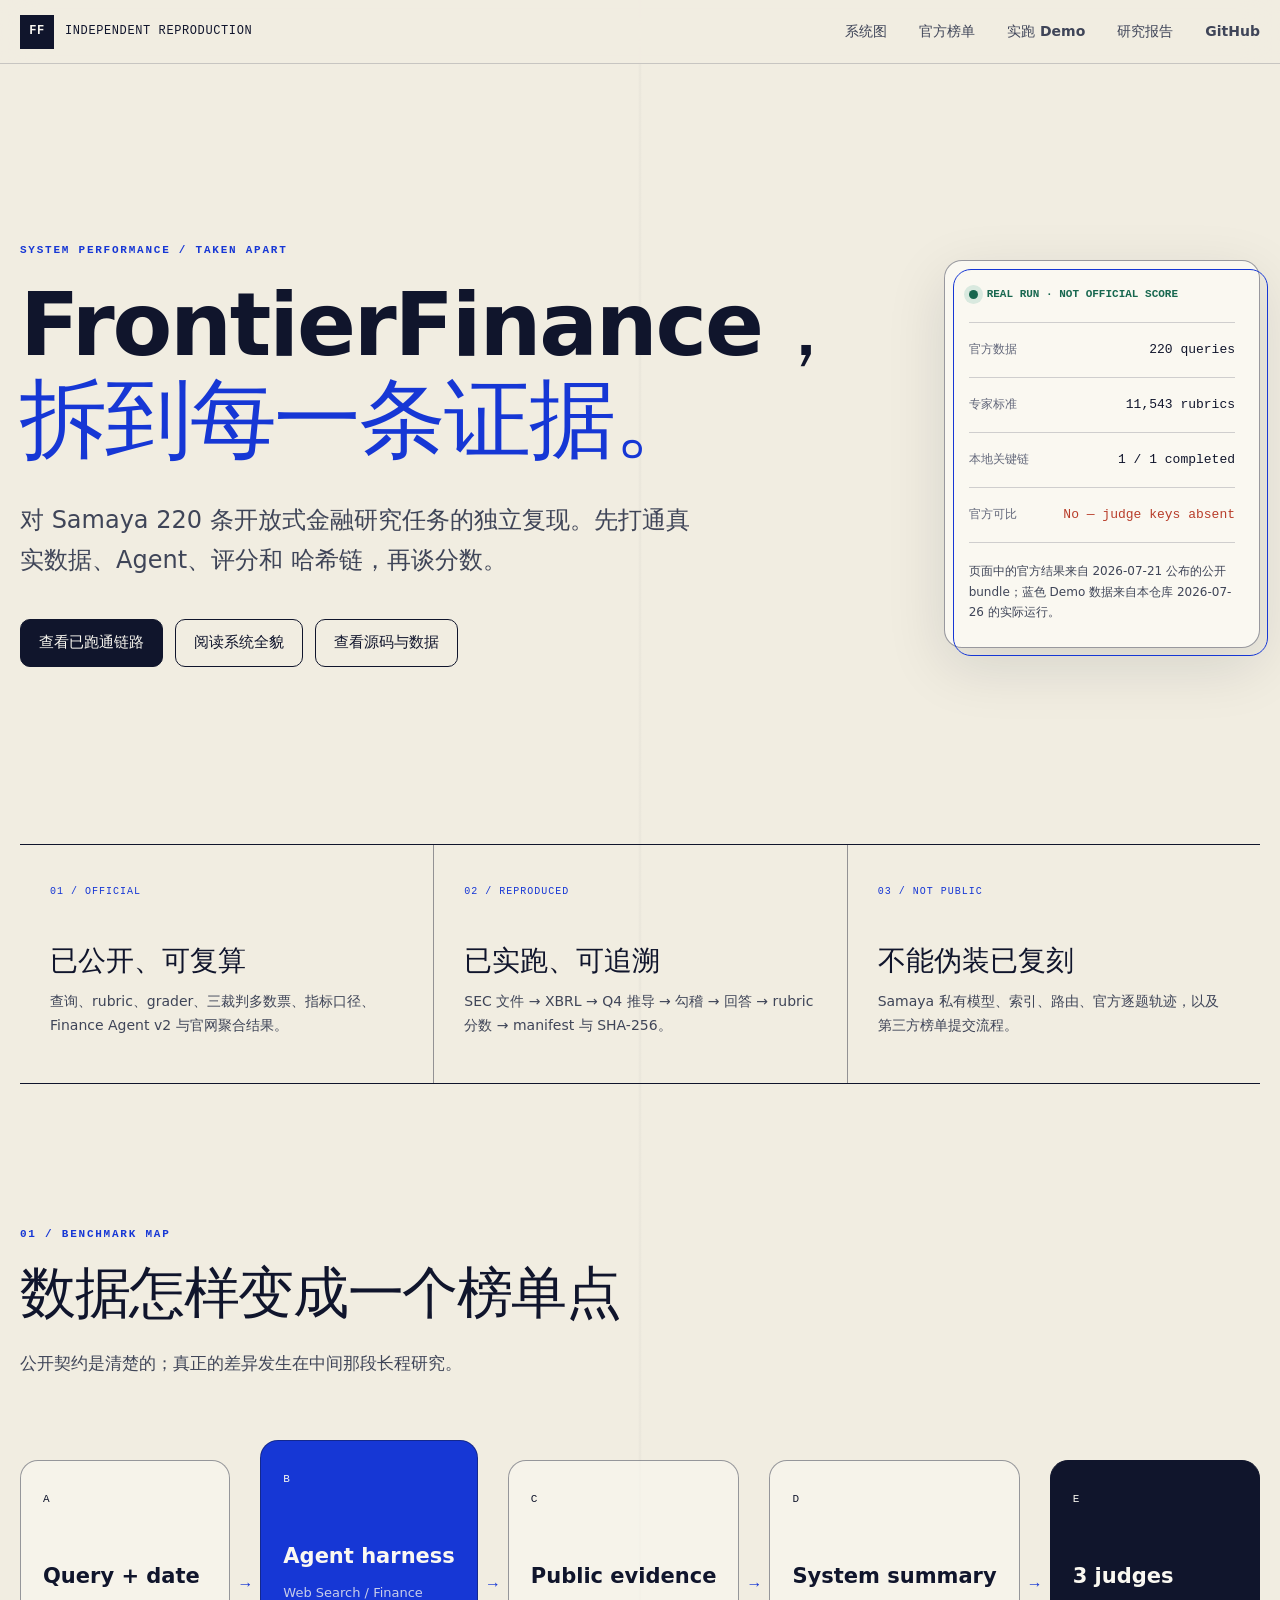
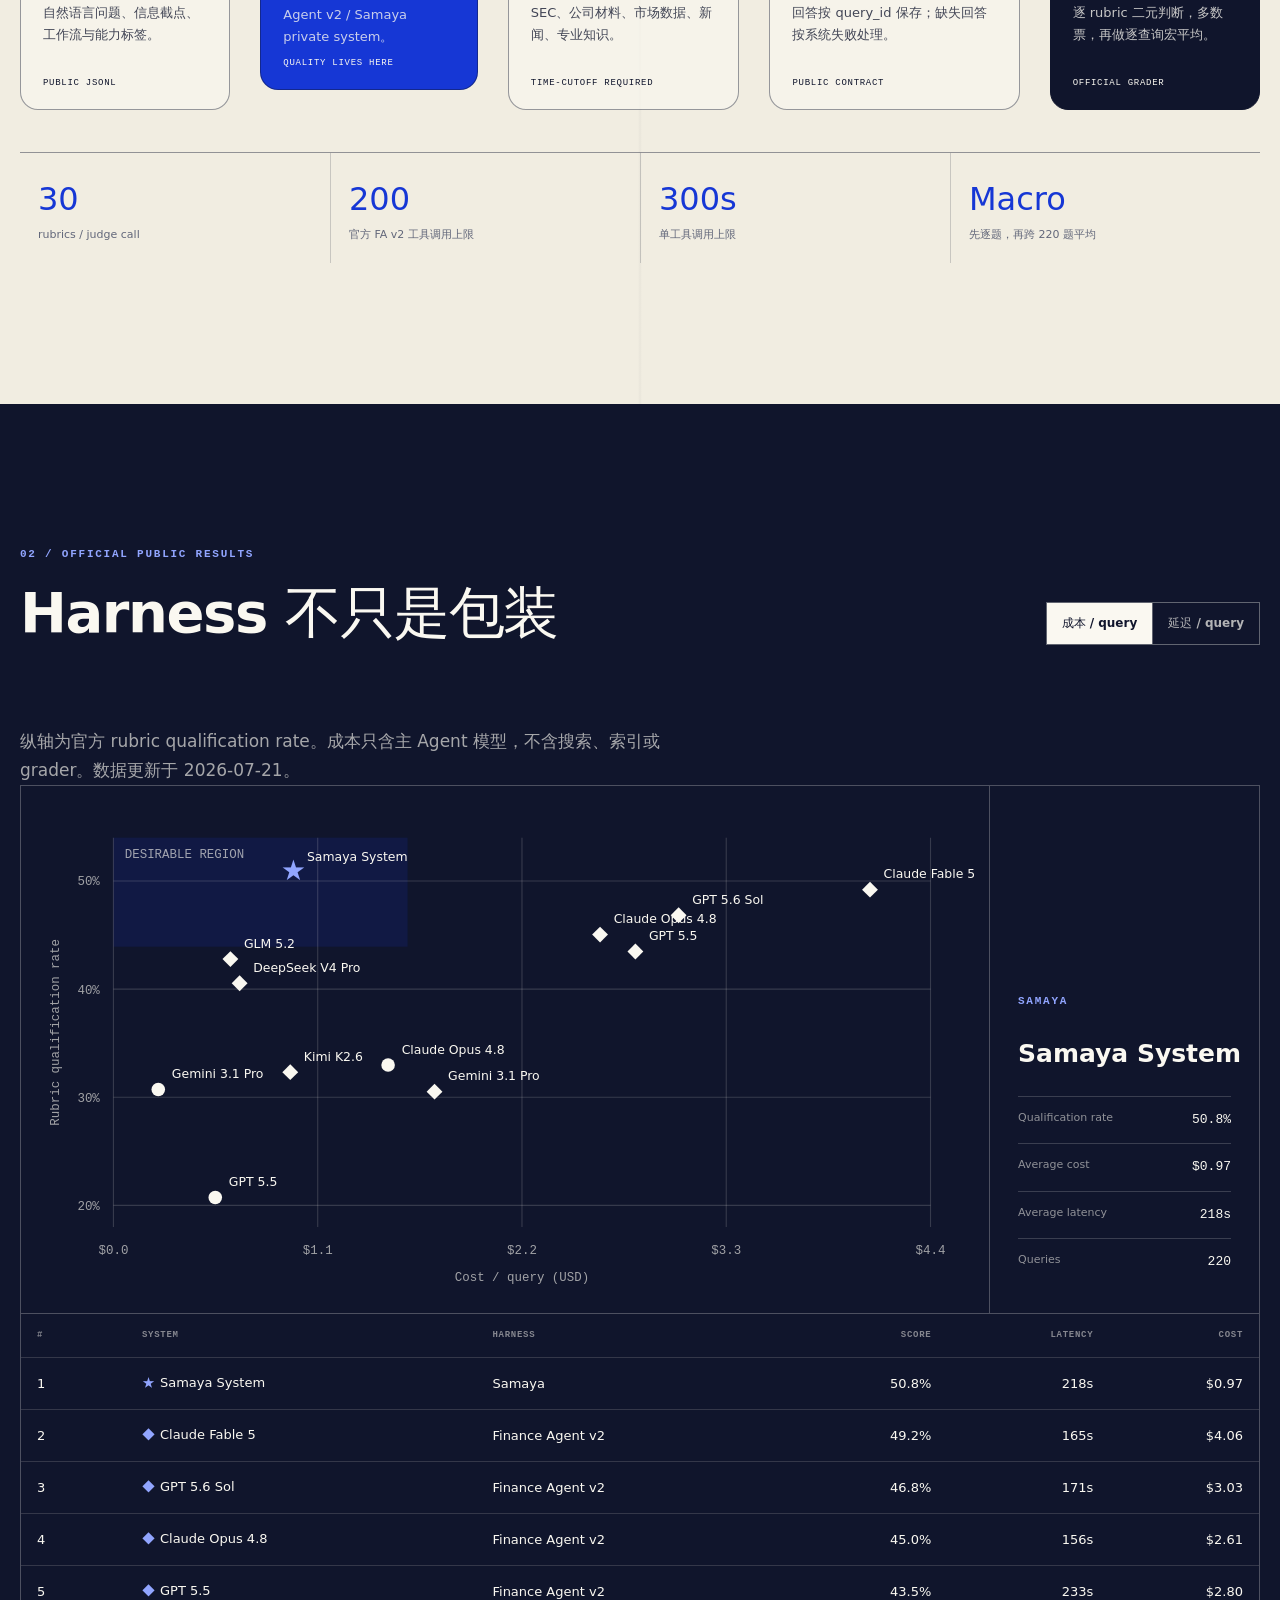
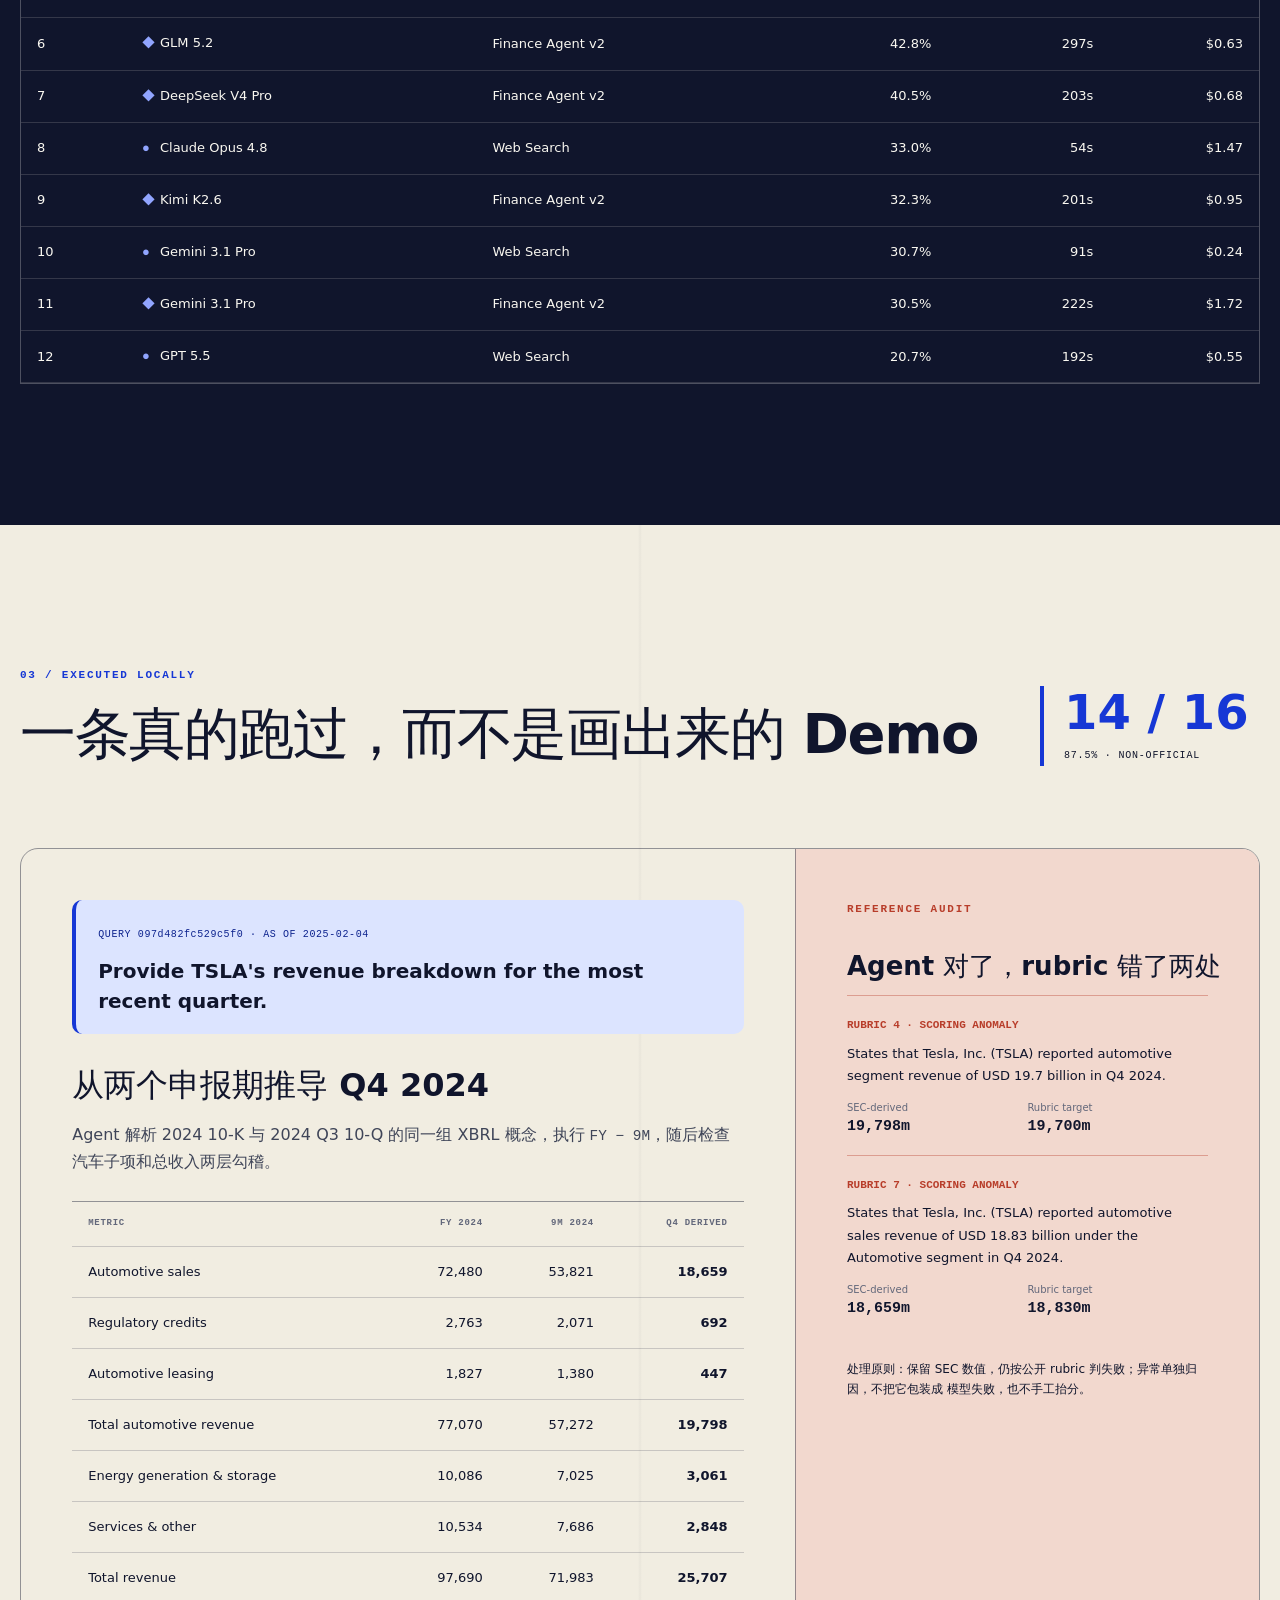
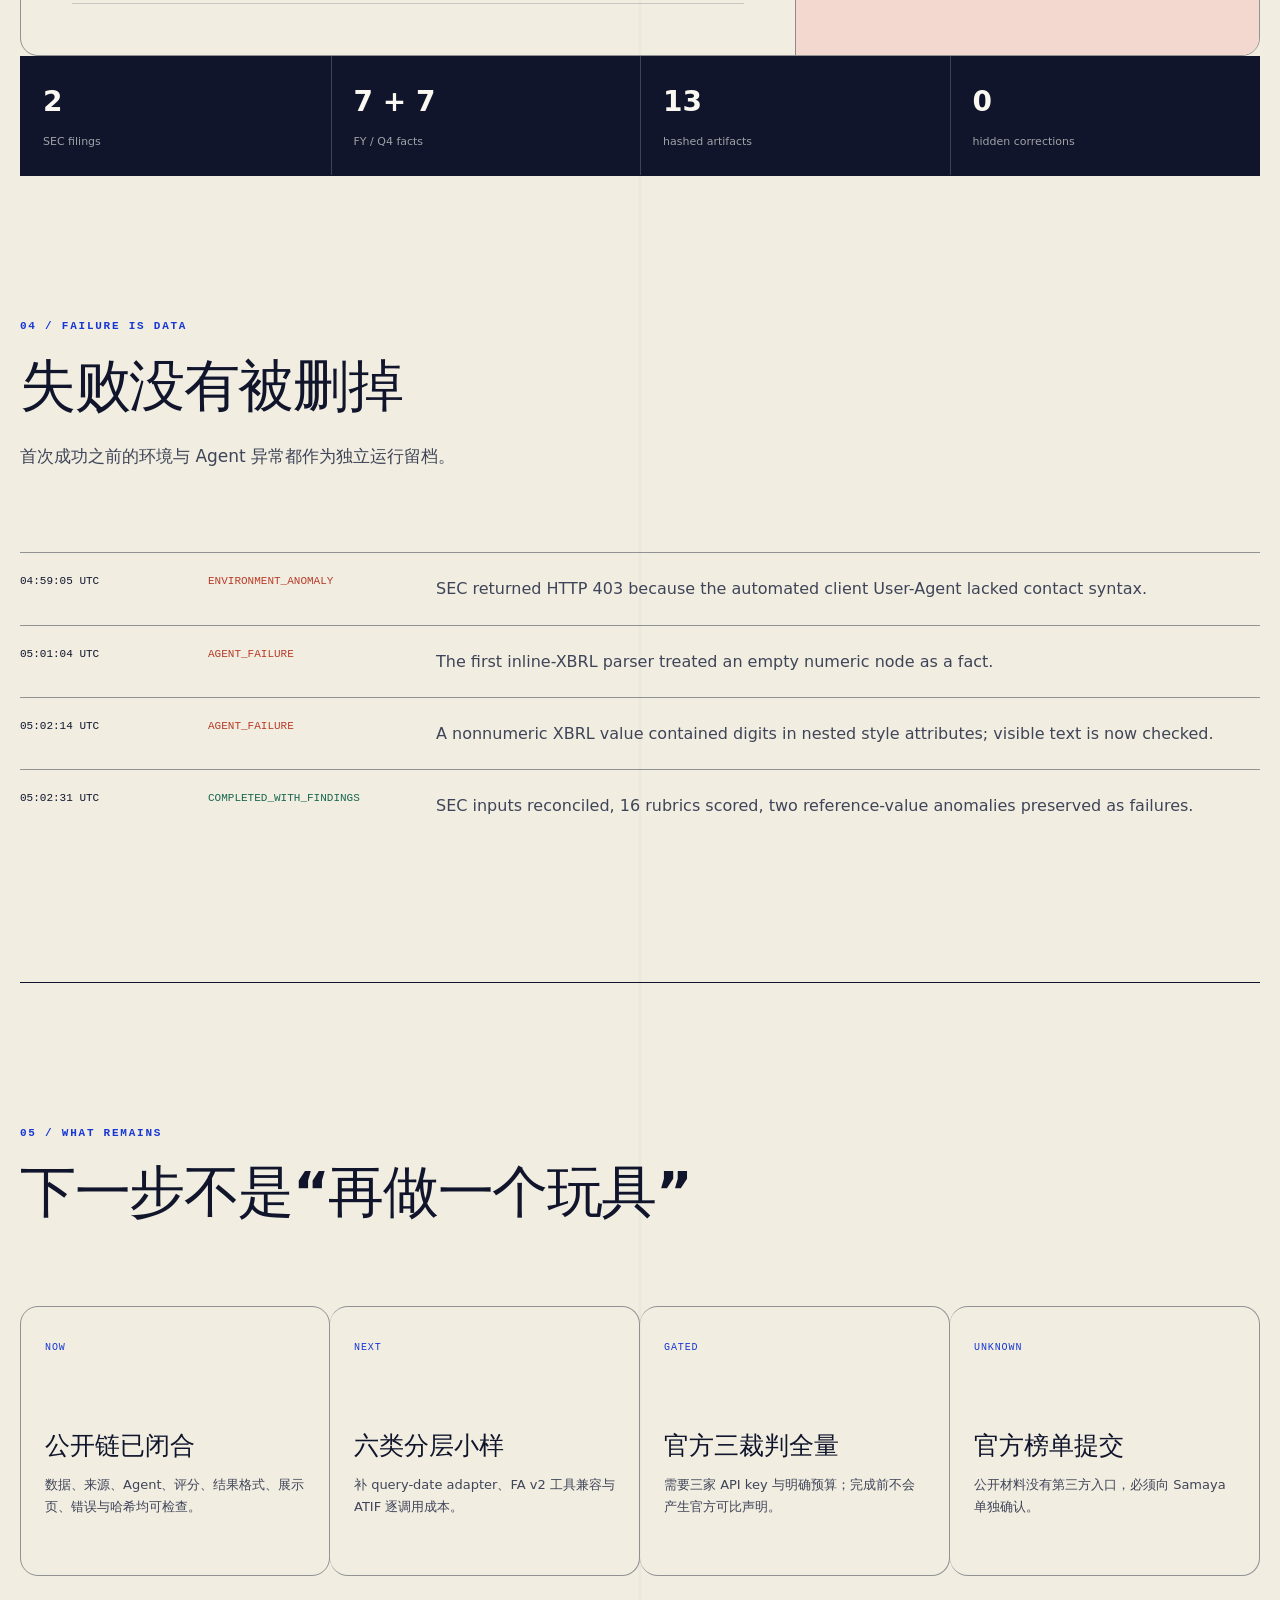
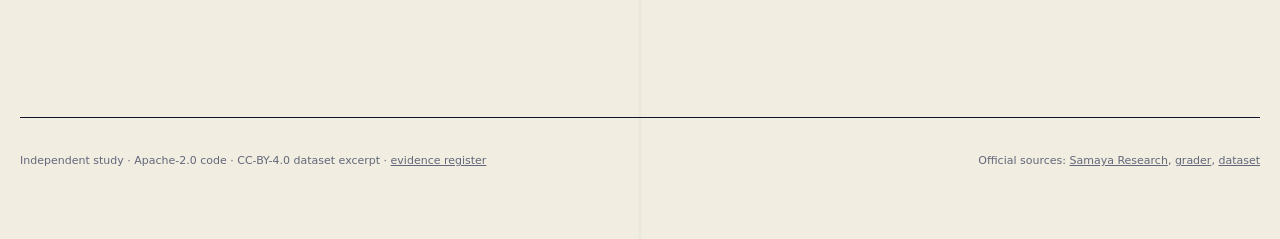
==== commit 44bde8ea: "fix: improve typography and responsive wrapping" ====
--- a/docs/index.html
+++ b/docs/index.html
@@ -176,7 +176,7 @@
         <div class="section-heading split-heading">
           <div>
             <p class="kicker">03 / EXECUTED LOCALLY</p>
-            <h2 id="demo-title">一条真的跑过，而不是画出来的 Demo</h2>
+            <h2 id="demo-title"><span class="heading-phrase">一条真的跑过，</span><wbr /><span class="heading-phrase">而不是画出来的 Demo</span></h2>
           </div>
           <div class="demo-score" aria-label="本地透明审计分数">
             <span>14 / 16</span>
@@ -229,7 +229,7 @@
       <section class="section gaps-section" aria-labelledby="gaps-title">
         <div class="section-heading">
           <p class="kicker">05 / WHAT REMAINS</p>
-          <h2 id="gaps-title">下一步不是“再做一个玩具”</h2>
+          <h2 id="gaps-title"><span class="heading-phrase">下一步不是</span><wbr /><span class="heading-phrase">“再做一个玩具”</span></h2>
         </div>
         <div class="gaps-grid">
           <article>
--- a/docs/styles.css
+++ b/docs/styles.css
@@ -2,8 +2,8 @@
   --paper: #f1ede1;
   --paper-bright: #faf8f1;
   --ink: #10152c;
-  --ink-soft: #4d5265;
-  --ink-faint: #727687;
+  --ink-soft: #3f4558;
+  --ink-faint: #62677a;
   --blue: #1637d5;
   --blue-dark: #0d238e;
   --blue-wash: #dce4ff;
@@ -14,11 +14,15 @@
   --rule: rgba(16, 21, 44, 0.18);
   --rule-strong: rgba(16, 21, 44, 0.42);
   --shadow: 0 18px 60px rgba(16, 21, 44, 0.12);
-  --display: "Iowan Old Style", "Palatino Linotype", Palatino, Georgia, serif;
-  --body: Aptos, Candara, "Segoe UI", sans-serif;
+  --display: ui-rounded, "SF Pro Rounded", "Segoe UI Variable Display", "Microsoft YaHei UI",
+    "PingFang SC", "Noto Sans SC", "Source Han Sans SC", system-ui, sans-serif;
+  --body: "Segoe UI Variable Text", "Microsoft YaHei UI", "PingFang SC", "Noto Sans SC",
+    "Source Han Sans SC", system-ui, sans-serif;
   --mono: "Cascadia Mono", "IBM Plex Mono", Consolas, monospace;
   --page: min(1240px, calc(100vw - 40px));
   --space-section: clamp(84px, 11vw, 152px);
+  --radius-sm: 10px;
+  --radius-md: 18px;
 }
 
 * {
@@ -48,7 +52,30 @@
     var(--paper);
   color: var(--ink);
   font-family: var(--body);
-  line-height: 1.55;
+  font-size: 16px;
+  font-synthesis: none;
+  line-height: 1.7;
+  text-rendering: optimizeLegibility;
+  -webkit-font-smoothing: antialiased;
+}
+
+h1,
+h2,
+h3 {
+  overflow-wrap: normal;
+  text-wrap: balance;
+  word-break: auto-phrase;
+}
+
+p,
+li,
+dd {
+  text-wrap: pretty;
+}
+
+.heading-phrase {
+  display: inline-block;
+  white-space: nowrap;
 }
 
 a {
@@ -122,7 +149,8 @@
 
 .site-header nav a {
   color: var(--ink-soft);
-  font-size: 13px;
+  font-size: 14px;
+  font-weight: 600;
   text-decoration: none;
 }
 
@@ -145,6 +173,11 @@
   align-items: center;
   gap: clamp(36px, 7vw, 96px);
   padding-block: clamp(72px, 10vw, 132px);
+}
+
+.hero-copy,
+.status-ledger {
+  min-width: 0;
 }
 
 .kicker,
@@ -162,20 +195,21 @@
 .section-heading h2 {
   margin: 0;
   font-family: var(--display);
-  font-weight: 500;
-  letter-spacing: -0.055em;
-  line-height: 0.96;
+  font-style: normal;
+  font-weight: 750;
+  letter-spacing: -0.025em;
+  line-height: 1.08;
 }
 
 .hero h1 {
-  max-width: 880px;
-  font-size: clamp(58px, 8.5vw, 118px);
-  overflow-wrap: anywhere;
+  max-width: 920px;
+  font-size: clamp(54px, 6.8vw, 94px);
 }
 
 .hero h1 em {
   color: var(--blue);
-  font-weight: 500;
+  font-style: normal;
+  font-weight: 800;
 }
 
 .hero-lede {
@@ -198,9 +232,10 @@
   align-items: center;
   justify-content: center;
   border: 1px solid var(--ink);
+  border-radius: var(--radius-sm);
   padding: 10px 18px;
-  font-size: 14px;
-  font-weight: 650;
+  font-size: 15px;
+  font-weight: 700;
   text-decoration: none;
 }
 
@@ -221,10 +256,10 @@
 .status-ledger {
   position: relative;
   border: 1px solid var(--rule-strong);
+  border-radius: var(--radius-md);
   background: var(--paper-bright);
   box-shadow: var(--shadow);
   padding: 24px;
-  transform: rotate(1.25deg);
 }
 
 .status-ledger::before {
@@ -232,6 +267,7 @@
   inset: 8px -9px -9px 8px;
   z-index: -1;
   border: 1px solid var(--blue);
+  border-radius: var(--radius-md);
   content: "";
 }
 
@@ -273,9 +309,12 @@
 }
 
 .status-ledger dd {
+  min-width: 0;
   margin: 0;
   font-family: var(--mono);
   font-size: 13px;
+  overflow-wrap: break-word;
+  text-align: right;
 }
 
 .status-ledger > p {
@@ -313,8 +352,9 @@
 .truth-band h2 {
   margin: 42px 0 12px;
   font-family: var(--display);
-  font-size: 29px;
-  font-weight: 500;
+  font-size: 28px;
+  font-weight: 750;
+  line-height: 1.2;
 }
 
 .truth-band p {
@@ -328,12 +368,13 @@
 }
 
 .section-heading {
-  max-width: 800px;
+  max-width: 1120px;
   margin-bottom: clamp(48px, 7vw, 82px);
 }
 
 .section-heading h2 {
-  font-size: clamp(44px, 6vw, 78px);
+  font-size: clamp(40px, 4.6vw, 56px);
+  line-height: 1.14;
 }
 
 .section-heading > p:last-child,
@@ -352,6 +393,11 @@
   gap: 30px;
 }
 
+.split-heading > div:first-child {
+  min-width: 0;
+  flex: 1;
+}
+
 .pipeline {
   display: grid;
   grid-template-columns: 1fr auto 1fr auto 1fr auto 1fr auto 1fr;
@@ -362,6 +408,7 @@
   position: relative;
   min-height: 250px;
   border: 1px solid var(--rule-strong);
+  border-radius: var(--radius-md);
   background: color-mix(in srgb, var(--paper-bright) 58%, transparent);
   padding: 22px;
 }
@@ -386,8 +433,10 @@
 .pipeline h3 {
   margin: 54px 0 12px;
   font-family: var(--display);
-  font-size: 25px;
-  font-weight: 500;
+  font-size: 21px;
+  font-weight: 750;
+  line-height: 1.2;
+  white-space: nowrap;
 }
 
 .pipeline p {
@@ -543,9 +592,10 @@
 .chart-detail h3 {
   margin: 10px 0 28px;
   font-family: var(--display);
-  font-size: 34px;
-  font-weight: 500;
-  line-height: 1.05;
+  font-size: 25px;
+  font-weight: 750;
+  line-height: 1.18;
+  white-space: nowrap;
 }
 
 .chart-detail dl {
@@ -643,8 +693,9 @@
   display: block;
   color: var(--blue);
   font-family: var(--display);
-  font-size: 54px;
-  line-height: 1;
+  font-size: 48px;
+  font-weight: 750;
+  line-height: 1.1;
 }
 
 .demo-score small {
@@ -656,6 +707,8 @@
   display: grid;
   grid-template-columns: minmax(0, 1.25fr) minmax(330px, 0.75fr);
   border: 1px solid var(--rule-strong);
+  border-radius: var(--radius-md);
+  overflow: hidden;
 }
 
 .demo-answer,
@@ -667,9 +720,19 @@
 .anomaly-panel h3 {
   margin: 32px 0 12px;
   font-family: var(--display);
-  font-size: 34px;
-  font-weight: 500;
-  line-height: 1.1;
+  font-size: 32px;
+  font-weight: 750;
+  line-height: 1.22;
+}
+
+.anomaly-panel h3 {
+  font-size: 26px;
+}
+
+@media (min-width: 721px) {
+  .anomaly-panel h3 {
+    white-space: nowrap;
+  }
 }
 
 .demo-answer > p {
@@ -678,6 +741,7 @@
 
 .query-card {
   border-left: 4px solid var(--blue);
+  border-radius: var(--radius-sm);
   background: var(--blue-wash);
   padding: 18px 22px;
 }
@@ -691,7 +755,9 @@
 .query-card p {
   margin: 10px 0 0;
   font-family: var(--display);
-  font-size: 22px;
+  font-size: 20px;
+  font-weight: 600;
+  line-height: 1.5;
 }
 
 code {
@@ -771,8 +837,8 @@
 .provenance-strip b {
   display: block;
   font-family: var(--display);
-  font-size: 30px;
-  font-weight: 500;
+  font-size: 28px;
+  font-weight: 750;
 }
 
 .provenance-strip span {
@@ -825,6 +891,7 @@
 .gaps-grid article {
   min-height: 270px;
   border: 1px solid var(--rule-strong);
+  border-radius: var(--radius-md);
   padding: 24px;
 }
 
@@ -841,8 +908,9 @@
 .gaps-grid h3 {
   margin: 72px 0 12px;
   font-family: var(--display);
-  font-size: 26px;
-  font-weight: 500;
+  font-size: 25px;
+  font-weight: 750;
+  line-height: 1.22;
 }
 
 .gaps-grid p {
@@ -896,10 +964,11 @@
 .report-hero h1 {
   margin: 0;
   font-family: var(--display);
-  font-size: clamp(54px, 8vw, 104px);
-  font-weight: 500;
-  letter-spacing: -0.055em;
-  line-height: 0.95;
+  font-size: clamp(46px, 6vw, 76px);
+  font-style: normal;
+  font-weight: 750;
+  letter-spacing: -0.025em;
+  line-height: 1.1;
 }
 
 .report-hero > p:last-of-type {
@@ -956,10 +1025,10 @@
 .report-article h2 {
   margin: 0 0 24px;
   font-family: var(--display);
-  font-size: clamp(34px, 4.5vw, 54px);
-  font-weight: 500;
-  letter-spacing: -0.035em;
-  line-height: 1;
+  font-size: clamp(32px, 3.7vw, 46px);
+  font-weight: 750;
+  letter-spacing: -0.02em;
+  line-height: 1.18;
 }
 
 .report-article p {
@@ -973,6 +1042,7 @@
 .report-callout {
   margin: 20px 0 70px 102px;
   border-left: 5px solid var(--blue);
+  border-radius: 0 var(--radius-sm) var(--radius-sm) 0;
   background: var(--blue-wash);
   padding: 28px 32px;
 }
@@ -986,8 +1056,9 @@
 .report-callout p {
   margin: 12px 0 0;
   font-family: var(--display);
-  font-size: 24px;
-  line-height: 1.35;
+  font-size: 22px;
+  font-weight: 600;
+  line-height: 1.55;
 }
 
 .report-links {
@@ -1084,9 +1155,14 @@
   }
 
   .site-header nav {
-    max-width: 82vw;
+    max-width: calc(100vw - 80px);
     gap: 12px;
     overflow-x: auto;
+    scrollbar-width: none;
+  }
+
+  .site-header nav::-webkit-scrollbar {
+    display: none;
   }
 
   .site-header nav a {
@@ -1099,11 +1175,49 @@
   }
 
   .hero h1 {
-    font-size: clamp(43px, 13vw, 64px);
+    font-size: clamp(40px, 11vw, 54px);
+    line-height: 1.12;
+  }
+
+  .section-heading h2 {
+    font-size: clamp(30px, 8.2vw, 40px);
+    line-height: 1.18;
+  }
+
+  .demo-section .section-heading h2 {
+    font-size: clamp(24px, 6.4vw, 32px);
+  }
+
+  .demo-answer h3,
+  .anomaly-panel h3 {
+    font-size: 24px;
+  }
+
+  #gaps-title {
+    font-size: clamp(18px, 5.6vw, 24px);
+    white-space: nowrap;
+  }
+
+  .report-hero h1 {
+    font-size: clamp(30px, 8.2vw, 40px);
+    line-height: 1.18;
+  }
+
+  .report-article h2 {
+    font-size: clamp(20px, 5.8vw, 26px);
+    line-height: 1.25;
   }
 
   .status-ledger {
-    width: calc(100% - 10px);
+    width: 100%;
+  }
+
+  .status-ledger::before {
+    display: none;
+  }
+
+  .status-ledger dl div {
+    grid-template-columns: minmax(0, 1fr) minmax(0, 1.25fr);
   }
 
   .truth-band,
@@ -1166,11 +1280,26 @@
   }
 
   .report-article p {
-    font-size: 15px;
+    font-size: 16px;
+    line-height: 1.75;
   }
 
   .report-callout {
     margin-left: 50px;
+  }
+}
+
+@media (max-width: 360px) {
+  .site-header nav {
+    gap: 10px;
+  }
+
+  .hero h1 {
+    font-size: 32px;
+  }
+
+  .report-hero h1 {
+    font-size: 27px;
   }
 }
 
@@ -1178,7 +1307,7 @@
   .hero-copy,
   .status-ledger,
   .truth-band {
-    animation: rise-in 600ms both;
+    animation: rise-in 280ms both;
   }
 
   .status-ledger {
@@ -1191,7 +1320,6 @@
 
   @keyframes rise-in {
     from {
-      opacity: 0;
       transform: translateY(16px);
     }
     to {
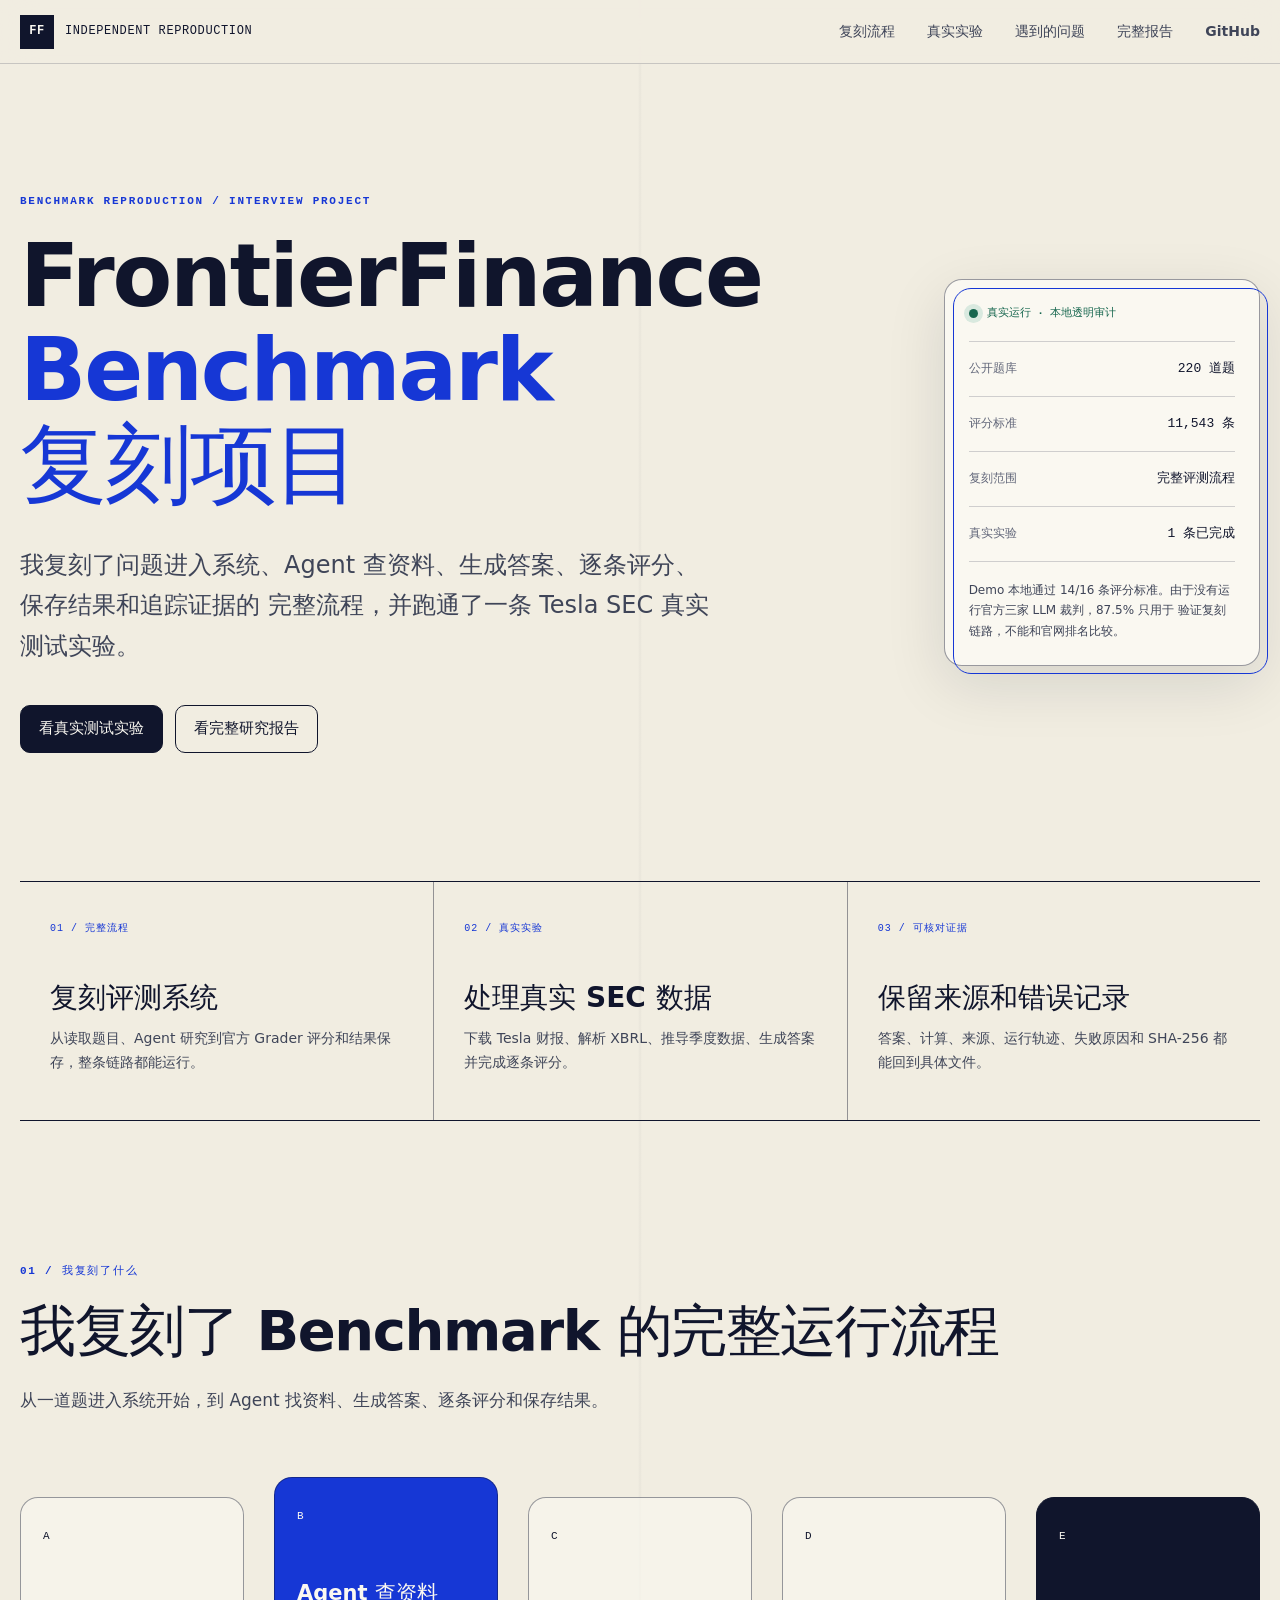
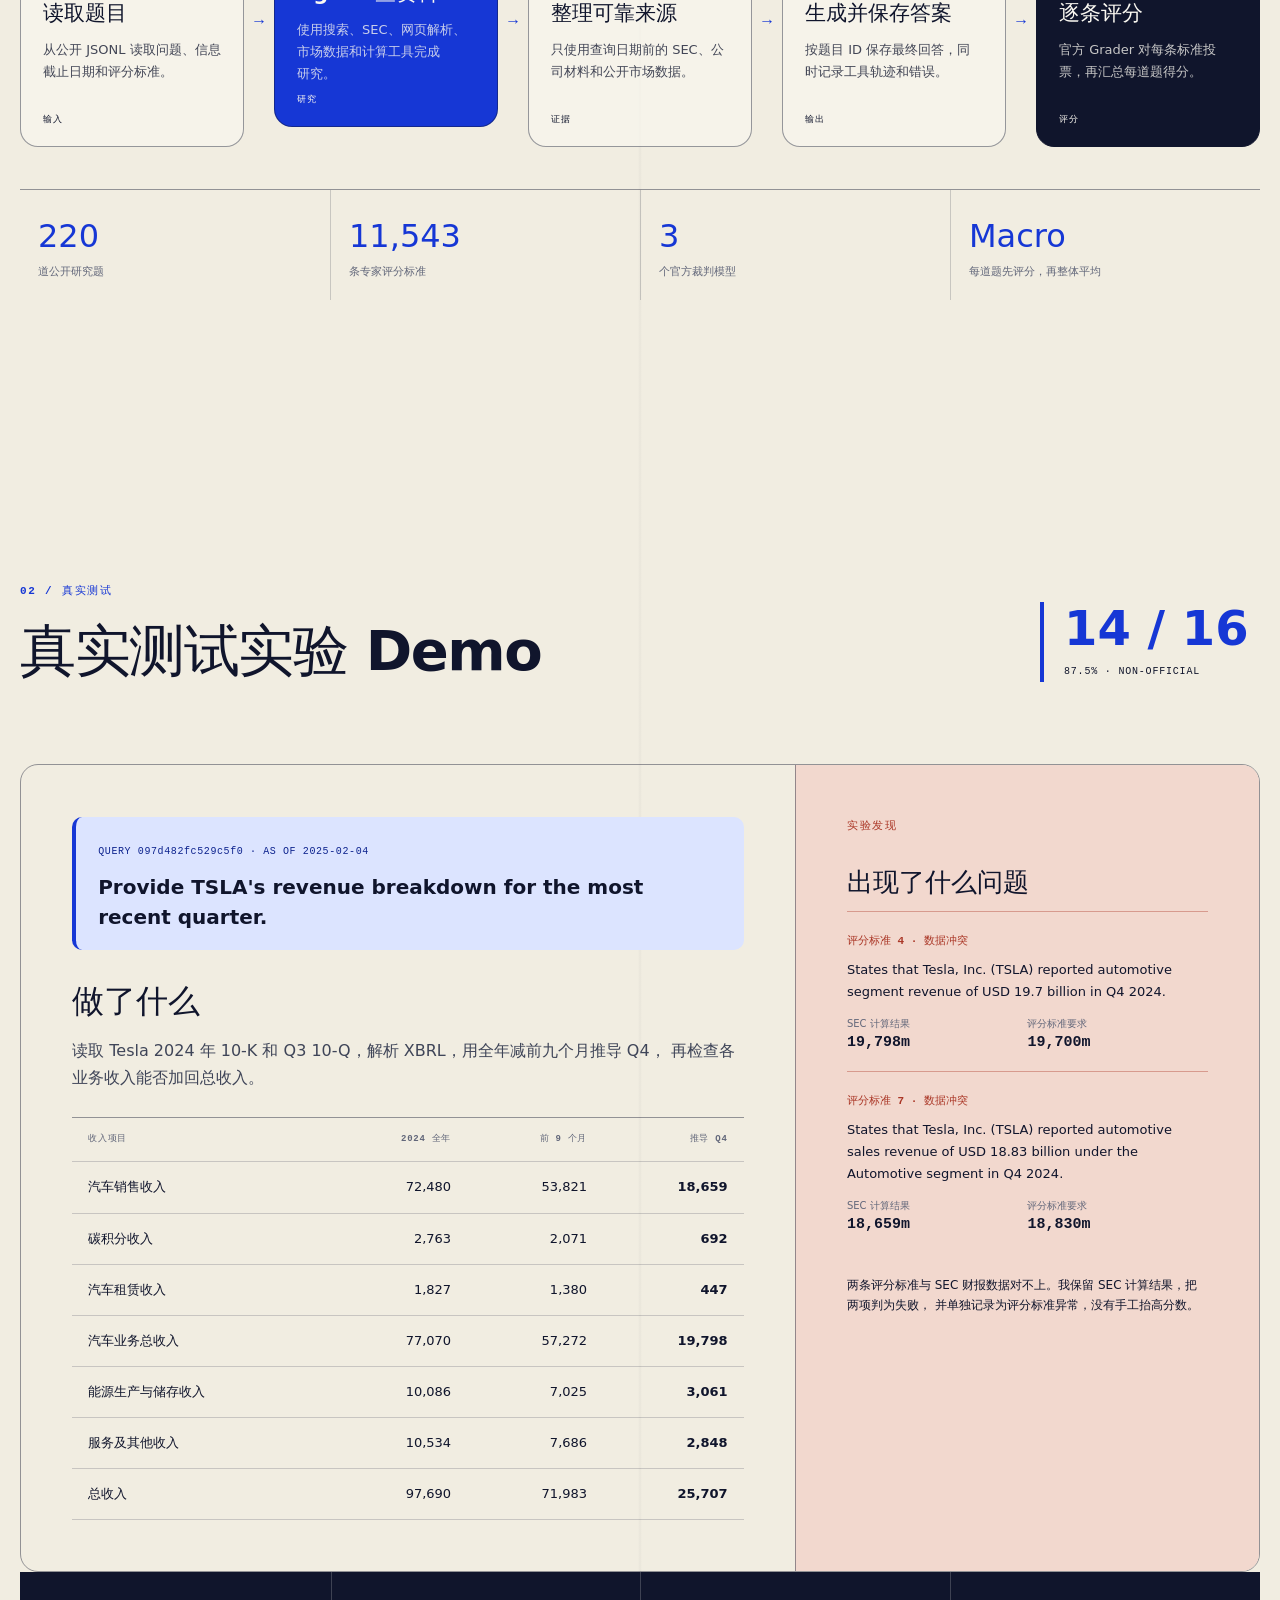
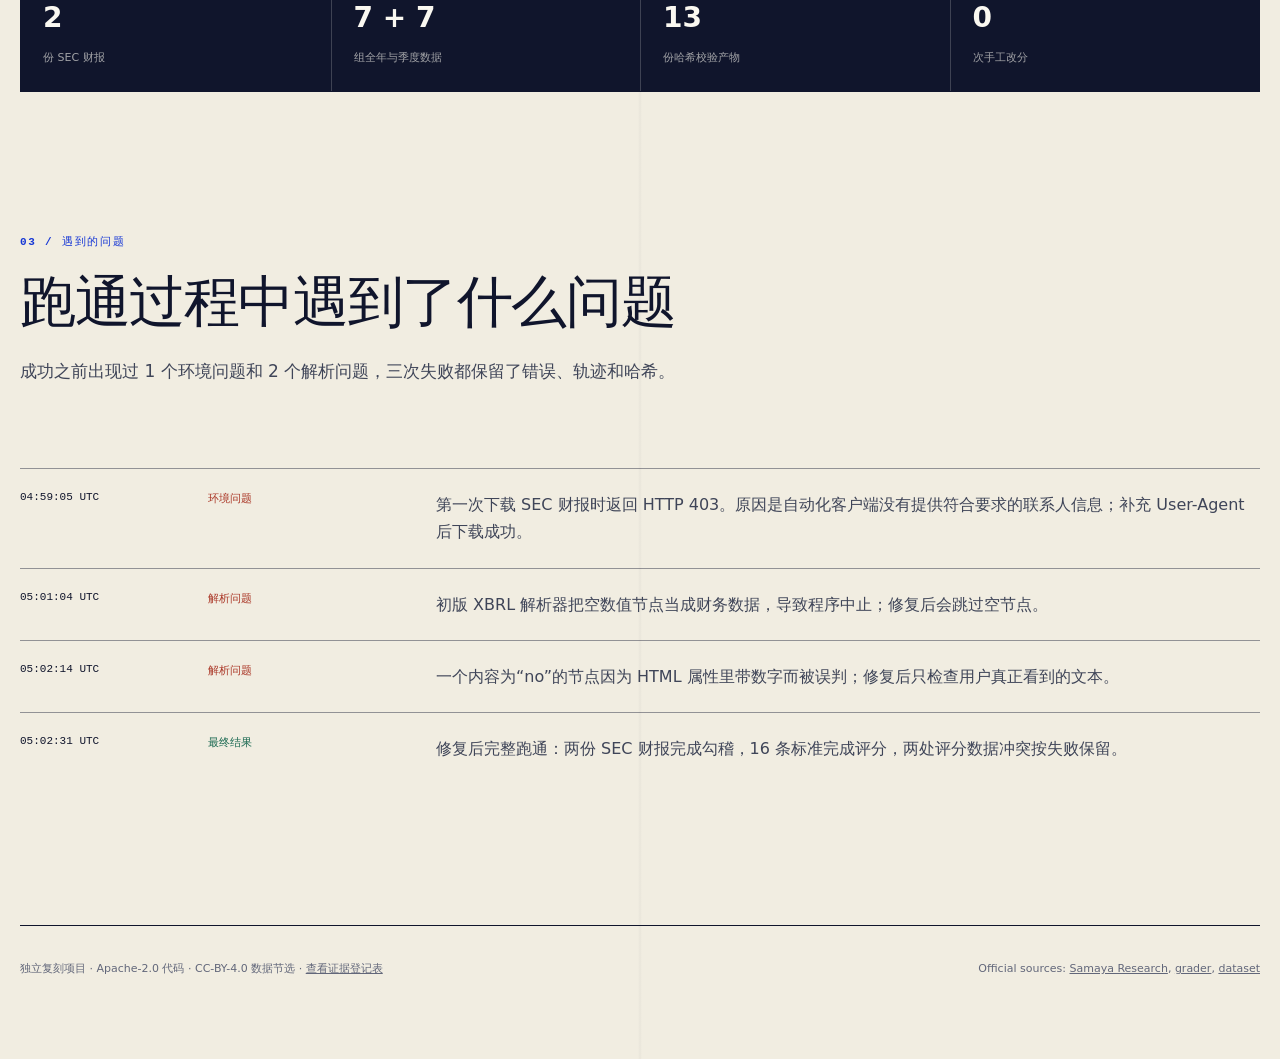
==== commit c576c8c3: "refactor: focus showcase on reproduction work" ====
--- a/docs/index.html
+++ b/docs/index.html
@@ -5,9 +5,9 @@
     <meta name="viewport" content="width=device-width, initial-scale=1" />
     <meta
       name="description"
-      content="Samaya FrontierFinance benchmark 的独立、可运行、可审计复现研究。"
+      content="FrontierFinance benchmark 独立复刻项目：完整评测流程、真实测试 Demo、问题修复与可审计证据。"
     />
-    <title>FrontierFinance · 可审计复现</title>
+    <title>FrontierFinance Benchmark 复刻项目</title>
     <link rel="stylesheet" href="styles.css" />
     <script src="app.js" defer></script>
   </head>
@@ -19,10 +19,10 @@
         <span>Independent Reproduction</span>
       </a>
       <nav aria-label="主导航">
-        <a href="#map">系统图</a>
-        <a href="#leaderboard">官方榜单</a>
-        <a href="#demo">实跑 Demo</a>
-        <a href="report.html">研究报告</a>
+        <a href="#map">复刻流程</a>
+        <a href="#demo">真实实验</a>
+        <a href="#problems">遇到的问题</a>
+        <a href="report.html">完整报告</a>
         <a href="https://github.com/Monking-peng/frontier-finance-reproduction">GitHub</a>
       </nav>
     </header>
@@ -30,153 +30,126 @@
     <main id="main">
       <section class="hero section-grid" id="top" aria-labelledby="hero-title">
         <div class="hero-copy">
-          <p class="kicker">SYSTEM PERFORMANCE / TAKEN APART</p>
+          <p class="kicker">BENCHMARK REPRODUCTION / INTERVIEW PROJECT</p>
           <h1 id="hero-title">
-            FrontierFinance，<br />
-            <em>拆到每一条证据。</em>
+            FrontierFinance<br />
+            <em>Benchmark <span class="heading-phrase">复刻项目</span></em>
           </h1>
           <p class="hero-lede">
-            对 Samaya 220 条开放式金融研究任务的独立复现。先打通真实数据、Agent、评分和
-            哈希链，再谈分数。
+            我复刻了问题进入系统、Agent 查资料、生成答案、逐条评分、保存结果和追踪证据的
+            完整流程，并跑通了一条 Tesla SEC 真实测试实验。
           </p>
           <div class="hero-actions">
-            <a class="button button-primary" href="#demo">查看已跑通链路</a>
-            <a class="button button-secondary" href="report.html">阅读系统全貌</a>
-            <a class="button button-secondary" href="https://github.com/Monking-peng/frontier-finance-reproduction">查看源码与数据</a>
+            <a class="button button-primary" href="#demo">看真实测试实验</a>
+            <a class="button button-secondary" href="report.html">看完整研究报告</a>
           </div>
         </div>
 
         <aside class="status-ledger" aria-label="当前项目状态">
           <div class="ledger-stamp">
             <span class="stamp-dot" aria-hidden="true"></span>
-            REAL RUN · NOT OFFICIAL SCORE
+            真实运行 · 本地透明审计
           </div>
           <dl>
-            <div><dt>官方数据</dt><dd>220 queries</dd></div>
-            <div><dt>专家标准</dt><dd>11,543 rubrics</dd></div>
-            <div><dt>本地关键链</dt><dd>1 / 1 completed</dd></div>
-            <div><dt>官方可比</dt><dd class="text-alert">No — judge keys absent</dd></div>
+            <div><dt>公开题库</dt><dd>220 道题</dd></div>
+            <div><dt>评分标准</dt><dd>11,543 条</dd></div>
+            <div><dt>复刻范围</dt><dd>完整评测流程</dd></div>
+            <div><dt>真实实验</dt><dd>1 条已完成</dd></div>
           </dl>
           <p>
-            页面中的官方结果来自 2026-07-21 公布的公开 bundle；蓝色 Demo 数据来自本仓库
-            2026-07-26 的实际运行。
+            Demo 本地通过 14/16 条评分标准。由于没有运行官方三家 LLM 裁判，87.5% 只用于
+            验证复刻链路，不能和官网排名比较。
           </p>
         </aside>
       </section>
 
-      <section class="truth-band" aria-label="证据边界">
+      <section class="truth-band" aria-label="项目完成内容">
         <article>
-          <span class="truth-index">01 / OFFICIAL</span>
-          <h2>已公开、可复算</h2>
-          <p>查询、rubric、grader、三裁判多数票、指标口径、Finance Agent v2 与官网聚合结果。</p>
+          <span class="truth-index">01 / 完整流程</span>
+          <h2>复刻评测系统</h2>
+          <p>从读取题目、Agent 研究到官方 Grader 评分和结果保存，整条链路都能运行。</p>
         </article>
         <article>
-          <span class="truth-index">02 / REPRODUCED</span>
-          <h2>已实跑、可追溯</h2>
-          <p>SEC 文件 → XBRL → Q4 推导 → 勾稽 → 回答 → rubric 分数 → manifest 与 SHA-256。</p>
+          <span class="truth-index">02 / 真实实验</span>
+          <h2>处理真实 SEC 数据</h2>
+          <p>下载 Tesla 财报、解析 XBRL、推导季度数据、生成答案并完成逐条评分。</p>
         </article>
         <article>
-          <span class="truth-index">03 / NOT PUBLIC</span>
-          <h2>不能伪装已复刻</h2>
-          <p>Samaya 私有模型、索引、路由、官方逐题轨迹，以及第三方榜单提交流程。</p>
+          <span class="truth-index">03 / 可核对证据</span>
+          <h2>保留来源和错误记录</h2>
+          <p>答案、计算、来源、运行轨迹、失败原因和 SHA-256 都能回到具体文件。</p>
         </article>
       </section>
 
       <section class="section" id="map" aria-labelledby="map-title">
         <div class="section-heading">
-          <p class="kicker">01 / BENCHMARK MAP</p>
-          <h2 id="map-title">数据怎样变成一个榜单点</h2>
-          <p>公开契约是清楚的；真正的差异发生在中间那段长程研究。</p>
+          <p class="kicker">01 / 我复刻了什么</p>
+          <h2 id="map-title">我复刻了 Benchmark 的完整运行流程</h2>
+          <p>从一道题进入系统开始，到 Agent 找资料、生成答案、逐条评分和保存结果。</p>
         </div>
 
         <div class="pipeline" role="list" aria-label="FrontierFinance 处理链">
           <article role="listitem">
             <span class="node-number">A</span>
-            <h3>Query + date</h3>
-            <p>自然语言问题、信息截点、工作流与能力标签。</p>
-            <small>PUBLIC JSONL</small>
+            <h3>读取题目</h3>
+            <p>从公开 JSONL 读取问题、信息截止日期和评分标准。</p>
+            <small>输入</small>
           </article>
           <span class="pipeline-arrow" aria-hidden="true">→</span>
           <article role="listitem" class="node-agent">
             <span class="node-number">B</span>
-            <h3>Agent harness</h3>
-            <p>Web Search / Finance Agent v2 / Samaya private system。</p>
-            <small>QUALITY LIVES HERE</small>
+            <h3>Agent 查资料</h3>
+            <p>使用搜索、SEC、网页解析、市场数据和计算工具完成研究。</p>
+            <small>研究</small>
           </article>
           <span class="pipeline-arrow" aria-hidden="true">→</span>
           <article role="listitem">
             <span class="node-number">C</span>
-            <h3>Public evidence</h3>
-            <p>SEC、公司材料、市场数据、新闻、专业知识。</p>
-            <small>TIME-CUTOFF REQUIRED</small>
+            <h3>整理可靠来源</h3>
+            <p>只使用查询日期前的 SEC、公司材料和公开市场数据。</p>
+            <small>证据</small>
           </article>
           <span class="pipeline-arrow" aria-hidden="true">→</span>
           <article role="listitem">
             <span class="node-number">D</span>
-            <h3>System summary</h3>
-            <p>回答按 query_id 保存；缺失回答按系统失败处理。</p>
-            <small>PUBLIC CONTRACT</small>
+            <h3>生成并保存答案</h3>
+            <p>按题目 ID 保存最终回答，同时记录工具轨迹和错误。</p>
+            <small>输出</small>
           </article>
           <span class="pipeline-arrow" aria-hidden="true">→</span>
           <article role="listitem" class="node-score">
             <span class="node-number">E</span>
-            <h3>3 judges</h3>
-            <p>逐 rubric 二元判断，多数票，再做逐查询宏平均。</p>
-            <small>OFFICIAL GRADER</small>
+            <h3>逐条评分</h3>
+            <p>官方 Grader 对每条标准投票，再汇总每道题得分。</p>
+            <small>评分</small>
           </article>
         </div>
 
         <div class="method-notes">
           <div>
-            <strong>30</strong>
-            <span>rubrics / judge call</span>
-          </div>
-          <div>
-            <strong>200</strong>
-            <span>官方 FA v2 工具调用上限</span>
-          </div>
-          <div>
-            <strong>300s</strong>
-            <span>单工具调用上限</span>
+            <strong>220</strong>
+            <span>道公开研究题</span>
+          </div>
+          <div>
+            <strong>11,543</strong>
+            <span>条专家评分标准</span>
+          </div>
+          <div>
+            <strong>3</strong>
+            <span>个官方裁判模型</span>
           </div>
           <div>
             <strong>Macro</strong>
-            <span>先逐题，再跨 220 题平均</span>
-          </div>
-        </div>
-      </section>
-
-      <section class="section leaderboard-section" id="leaderboard" aria-labelledby="board-title">
-        <div class="section-heading split-heading">
-          <div>
-            <p class="kicker">02 / OFFICIAL PUBLIC RESULTS</p>
-            <h2 id="board-title">Harness 不只是包装</h2>
-          </div>
-          <div class="axis-toggle" aria-label="切换横轴">
-            <button type="button" data-axis="cost" aria-pressed="true">成本 / query</button>
-            <button type="button" data-axis="latency" aria-pressed="false">延迟 / query</button>
-          </div>
-        </div>
-
-        <p class="data-caption">
-          纵轴为官方 rubric qualification rate。成本只含主 Agent 模型，不含搜索、索引或
-          grader。数据更新于 2026-07-21。
-        </p>
-
-        <div class="chart-shell">
-          <div id="tradeoff-chart" class="chart" aria-live="polite"></div>
-          <aside id="chart-detail" class="chart-detail" aria-label="所选系统详情">
-            <p class="loading-copy">正在读取官方 bundle…</p>
-          </aside>
-        </div>
-        <div id="leaderboard-table" class="table-wrap" aria-live="polite"></div>
+            <span>每道题先评分，再整体平均</span>
+          </div>
+        </div>
       </section>
 
       <section class="section demo-section" id="demo" aria-labelledby="demo-title">
         <div class="section-heading split-heading">
           <div>
-            <p class="kicker">03 / EXECUTED LOCALLY</p>
-            <h2 id="demo-title"><span class="heading-phrase">一条真的跑过，</span><wbr /><span class="heading-phrase">而不是画出来的 Demo</span></h2>
+            <p class="kicker">02 / 真实测试</p>
+            <h2 id="demo-title">真实测试实验 Demo</h2>
           </div>
           <div class="demo-score" aria-label="本地透明审计分数">
             <span>14 / 16</span>
@@ -190,76 +163,47 @@
               <span>QUERY 097d482fc529c5f0 · AS OF 2025-02-04</span>
               <p>Provide TSLA's revenue breakdown for the most recent quarter.</p>
             </div>
-            <h3>从两个申报期推导 Q4 2024</h3>
+            <h3>做了什么</h3>
             <p>
-              Agent 解析 2024 10-K 与 2024 Q3 10-Q 的同一组 XBRL 概念，执行
-              <code>FY − 9M</code>，随后检查汽车子项和总收入两层勾稽。
+              读取 Tesla 2024 年 10-K 和 Q3 10-Q，解析 XBRL，用全年减前九个月推导 Q4，
+              再检查各业务收入能否加回总收入。
             </p>
             <div id="demo-facts" class="table-wrap compact-table" aria-live="polite"></div>
           </article>
 
           <aside class="anomaly-panel">
-            <p class="panel-label">REFERENCE AUDIT</p>
-            <h3>Agent 对了，rubric 错了两处</h3>
+            <p class="panel-label">实验发现</p>
+            <h3>出现了什么问题</h3>
             <div id="anomaly-list" aria-live="polite"></div>
             <p class="anomaly-rule">
-              处理原则：保留 SEC 数值，仍按公开 rubric 判失败；异常单独归因，不把它包装成
-              模型失败，也不手工抬分。
+              两条评分标准与 SEC 财报数据对不上。我保留 SEC 计算结果，把两项判为失败，
+              并单独记录为评分标准异常，没有手工抬高分数。
             </p>
           </aside>
         </div>
 
         <div class="provenance-strip" role="list" aria-label="Demo 证据链">
-          <div role="listitem"><b>2</b><span>SEC filings</span></div>
-          <div role="listitem"><b>7 + 7</b><span>FY / Q4 facts</span></div>
-          <div role="listitem"><b>13</b><span>hashed artifacts</span></div>
-          <div role="listitem"><b>0</b><span>hidden corrections</span></div>
-        </div>
-      </section>
-
-      <section class="section failure-section" aria-labelledby="failure-title">
+          <div role="listitem"><b>2</b><span>份 SEC 财报</span></div>
+          <div role="listitem"><b>7 + 7</b><span>组全年与季度数据</span></div>
+          <div role="listitem"><b>13</b><span>份哈希校验产物</span></div>
+          <div role="listitem"><b>0</b><span>次手工改分</span></div>
+        </div>
+      </section>
+
+      <section class="section failure-section" id="problems" aria-labelledby="failure-title">
         <div class="section-heading">
-          <p class="kicker">04 / FAILURE IS DATA</p>
-          <h2 id="failure-title">失败没有被删掉</h2>
-          <p>首次成功之前的环境与 Agent 异常都作为独立运行留档。</p>
+          <p class="kicker">03 / 遇到的问题</p>
+          <h2 id="failure-title">跑通过程中遇到了什么问题</h2>
+          <p>成功之前出现过 1 个环境问题和 2 个解析问题，三次失败都保留了错误、轨迹和哈希。</p>
         </div>
         <ol id="failure-timeline" class="failure-timeline" aria-live="polite"></ol>
-      </section>
-
-      <section class="section gaps-section" aria-labelledby="gaps-title">
-        <div class="section-heading">
-          <p class="kicker">05 / WHAT REMAINS</p>
-          <h2 id="gaps-title"><span class="heading-phrase">下一步不是</span><wbr /><span class="heading-phrase">“再做一个玩具”</span></h2>
-        </div>
-        <div class="gaps-grid">
-          <article>
-            <span>NOW</span>
-            <h3>公开链已闭合</h3>
-            <p>数据、来源、Agent、评分、结果格式、展示页、错误与哈希均可检查。</p>
-          </article>
-          <article>
-            <span>NEXT</span>
-            <h3>六类分层小样</h3>
-            <p>补 query-date adapter、FA v2 工具兼容与 ATIF 逐调用成本。</p>
-          </article>
-          <article>
-            <span>GATED</span>
-            <h3>官方三裁判全量</h3>
-            <p>需要三家 API key 与明确预算；完成前不会产生官方可比声明。</p>
-          </article>
-          <article>
-            <span>UNKNOWN</span>
-            <h3>官方榜单提交</h3>
-            <p>公开材料没有第三方入口，必须向 Samaya 单独确认。</p>
-          </article>
-        </div>
       </section>
     </main>
 
     <footer class="site-footer">
       <p>
-        Independent study · Apache-2.0 code · CC-BY-4.0 dataset excerpt ·
-        <a href="research/evidence-register.md">evidence register</a>
+        独立复刻项目 · Apache-2.0 代码 · CC-BY-4.0 数据节选 ·
+        <a href="research/evidence-register.md">查看证据登记表</a>
       </p>
       <p>
         Official sources:
@@ -270,7 +214,7 @@
     </footer>
 
     <div id="data-error" class="data-error" role="alert" hidden>
-      页面数据未能加载。请通过 HTTP 服务或 GitHub Pages 打开，并检查 <code>docs/data</code>。
+      实验数据未能加载。请刷新页面；如果仍然失败，请检查 <code>docs/data</code>。
     </div>
   </body>
 </html>
--- a/docs/styles.css
+++ b/docs/styles.css
@@ -7,7 +7,7 @@
   --blue: #1637d5;
   --blue-dark: #0d238e;
   --blue-wash: #dce4ff;
-  --red: #b83d2a;
+  --red: #aa3626;
   --red-wash: #f2d8ce;
   --green: #17674f;
   --green-wash: #d9e9df;
@@ -494,139 +494,8 @@
   font-size: 11px;
 }
 
-.leaderboard-section {
-  width: 100%;
-  max-width: none;
-  background: var(--ink);
-  color: var(--paper-bright);
-  padding-inline: max(20px, calc((100vw - 1240px) / 2));
-}
-
-.leaderboard-section .kicker,
-.leaderboard-section .chart-detail .detail-label {
-  color: #91a5ff;
-}
-
-.leaderboard-section .data-caption {
-  color: rgba(250, 248, 241, 0.64);
-}
-
-.axis-toggle {
-  display: inline-flex;
-  border: 1px solid rgba(250, 248, 241, 0.35);
-}
-
-.axis-toggle button {
-  border: 0;
-  background: transparent;
-  color: rgba(250, 248, 241, 0.7);
-  cursor: pointer;
-  font: 600 12px var(--body);
-  padding: 12px 15px;
-}
-
-.axis-toggle button + button {
-  border-left: 1px solid rgba(250, 248, 241, 0.35);
-}
-
-.axis-toggle button[aria-pressed="true"] {
-  background: var(--paper-bright);
-  color: var(--ink);
-}
-
-.chart-shell {
-  display: grid;
-  grid-template-columns: minmax(0, 1fr) 270px;
-  border: 1px solid rgba(250, 248, 241, 0.26);
-}
-
-.chart {
-  min-height: 470px;
-  padding: 20px;
-}
-
-.chart svg {
-  display: block;
-  width: 100%;
-  height: auto;
-  overflow: visible;
-}
-
-.chart .grid-line {
-  stroke: rgba(250, 248, 241, 0.16);
-  stroke-width: 1;
-}
-
-.chart .axis-label,
-.chart .tick-label {
-  fill: rgba(250, 248, 241, 0.62);
-  font-family: var(--mono);
-  font-size: 11px;
-}
-
-.chart .point-label {
-  fill: var(--paper-bright);
-  font-family: var(--body);
-  font-size: 11px;
-}
-
-.chart .point-group {
-  cursor: pointer;
-  transition: opacity 160ms ease;
-}
-
-.chart .point-group:hover .point-label,
-.chart .point-group:focus .point-label {
-  fill: #aebcff;
-}
-
-.chart-detail {
-  display: flex;
-  min-height: 470px;
-  flex-direction: column;
-  justify-content: end;
-  border-left: 1px solid rgba(250, 248, 241, 0.26);
-  padding: 28px;
-}
-
-.chart-detail h3 {
-  margin: 10px 0 28px;
-  font-family: var(--display);
-  font-size: 25px;
-  font-weight: 750;
-  line-height: 1.18;
-  white-space: nowrap;
-}
-
-.chart-detail dl {
-  margin: 0;
-}
-
-.chart-detail dl div {
-  display: flex;
-  justify-content: space-between;
-  border-top: 1px solid rgba(250, 248, 241, 0.18);
-  padding-block: 12px;
-}
-
-.chart-detail dt {
-  color: rgba(250, 248, 241, 0.55);
-  font-size: 11px;
-}
-
-.chart-detail dd {
-  margin: 0;
-  font-family: var(--mono);
-  font-size: 13px;
-}
-
 .table-wrap {
   overflow-x: auto;
-}
-
-.leaderboard-section .table-wrap {
-  border: 1px solid rgba(250, 248, 241, 0.26);
-  border-top: 0;
 }
 
 table {
@@ -657,26 +526,6 @@
 td[data-number],
 th[data-number] {
   text-align: right;
-}
-
-.leaderboard-section th,
-.leaderboard-section td {
-  border-color: rgba(250, 248, 241, 0.15);
-}
-
-.leaderboard-section th {
-  color: rgba(250, 248, 241, 0.5);
-}
-
-.leaderboard-section tbody tr:hover {
-  background: rgba(250, 248, 241, 0.06);
-}
-
-.system-symbol {
-  display: inline-block;
-  width: 18px;
-  color: #91a5ff;
-  font-family: var(--mono);
 }
 
 .demo-section {
@@ -877,45 +726,6 @@
 .failure-timeline p {
   margin: 0;
   color: var(--ink-soft);
-}
-
-.gaps-section {
-  border-top: 1px solid var(--ink);
-}
-
-.gaps-grid {
-  display: grid;
-  grid-template-columns: repeat(4, 1fr);
-}
-
-.gaps-grid article {
-  min-height: 270px;
-  border: 1px solid var(--rule-strong);
-  border-radius: var(--radius-md);
-  padding: 24px;
-}
-
-.gaps-grid article + article {
-  border-left: 0;
-}
-
-.gaps-grid span {
-  color: var(--blue);
-  font: 10px var(--mono);
-  letter-spacing: 0.09em;
-}
-
-.gaps-grid h3 {
-  margin: 72px 0 12px;
-  font-family: var(--display);
-  font-size: 25px;
-  font-weight: 750;
-  line-height: 1.22;
-}
-
-.gaps-grid p {
-  color: var(--ink-soft);
-  font-size: 13px;
 }
 
 .site-footer {
@@ -1083,10 +893,6 @@
   color: var(--paper-bright);
 }
 
-.loading-copy {
-  color: rgba(250, 248, 241, 0.55);
-}
-
 @media (max-width: 1040px) {
   .hero {
     grid-template-columns: 1fr;
@@ -1115,29 +921,16 @@
     transform: rotate(90deg);
   }
 
-  .chart-shell,
   .demo-grid {
     grid-template-columns: 1fr;
   }
 
-  .chart-detail,
   .anomaly-panel {
     min-height: auto;
     border-top: 1px solid currentColor;
     border-left: 0;
   }
 
-  .gaps-grid {
-    grid-template-columns: 1fr 1fr;
-  }
-
-  .gaps-grid article:nth-child(3) {
-    border-left: 1px solid var(--rule-strong);
-  }
-
-  .gaps-grid article:nth-child(n + 3) {
-    border-top: 0;
-  }
 }
 
 @media (max-width: 720px) {
@@ -1146,7 +939,9 @@
   }
 
   .site-header {
-    align-items: flex-start;
+    align-items: center;
+    flex-wrap: wrap;
+    gap: 2px 12px;
     padding-inline: 14px;
   }
 
@@ -1155,17 +950,16 @@
   }
 
   .site-header nav {
-    max-width: calc(100vw - 80px);
-    gap: 12px;
-    overflow-x: auto;
-    scrollbar-width: none;
-  }
-
-  .site-header nav::-webkit-scrollbar {
-    display: none;
+    flex: 1 1 100%;
+    justify-content: space-between;
+    gap: 8px;
   }
 
   .site-header nav a {
+    display: flex;
+    min-height: 44px;
+    align-items: center;
+    font-size: 12px;
     white-space: nowrap;
   }
 
@@ -1193,11 +987,6 @@
     font-size: 24px;
   }
 
-  #gaps-title {
-    font-size: clamp(18px, 5.6vw, 24px);
-    white-space: nowrap;
-  }
-
   .report-hero h1 {
     font-size: clamp(30px, 8.2vw, 40px);
     line-height: 1.18;
@@ -1222,16 +1011,13 @@
 
   .truth-band,
   .method-notes,
-  .provenance-strip,
-  .gaps-grid {
+  .provenance-strip {
     grid-template-columns: 1fr;
   }
 
   .truth-band article + article,
   .method-notes div + div,
-  .provenance-strip div + div,
-  .gaps-grid article + article,
-  .gaps-grid article:nth-child(3) {
+  .provenance-strip div + div {
     border-top: 1px solid var(--rule-strong);
     border-left: 0;
   }
@@ -1239,15 +1025,6 @@
   .split-heading {
     align-items: start;
     flex-direction: column;
-  }
-
-  .chart {
-    min-height: 390px;
-    padding: 8px;
-  }
-
-  .chart .point-label {
-    display: none;
   }
 
   .failure-timeline li {
